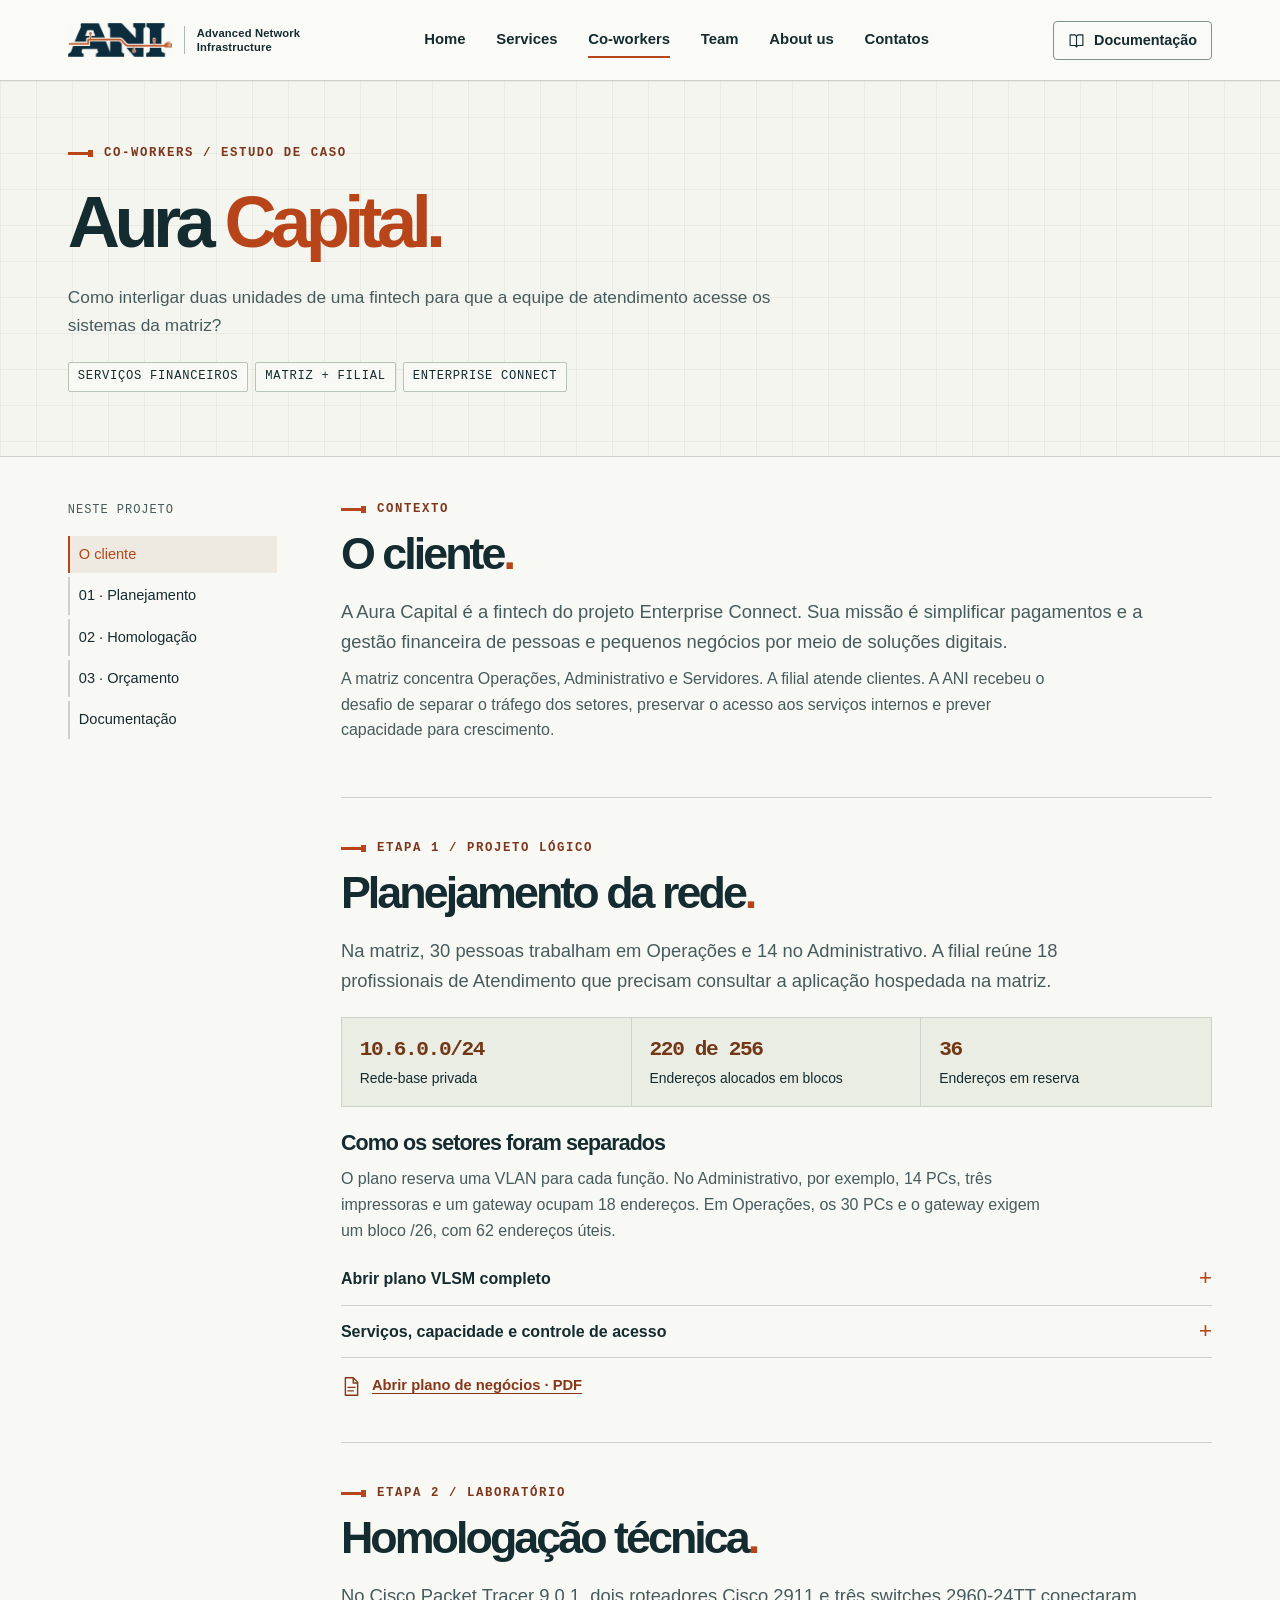
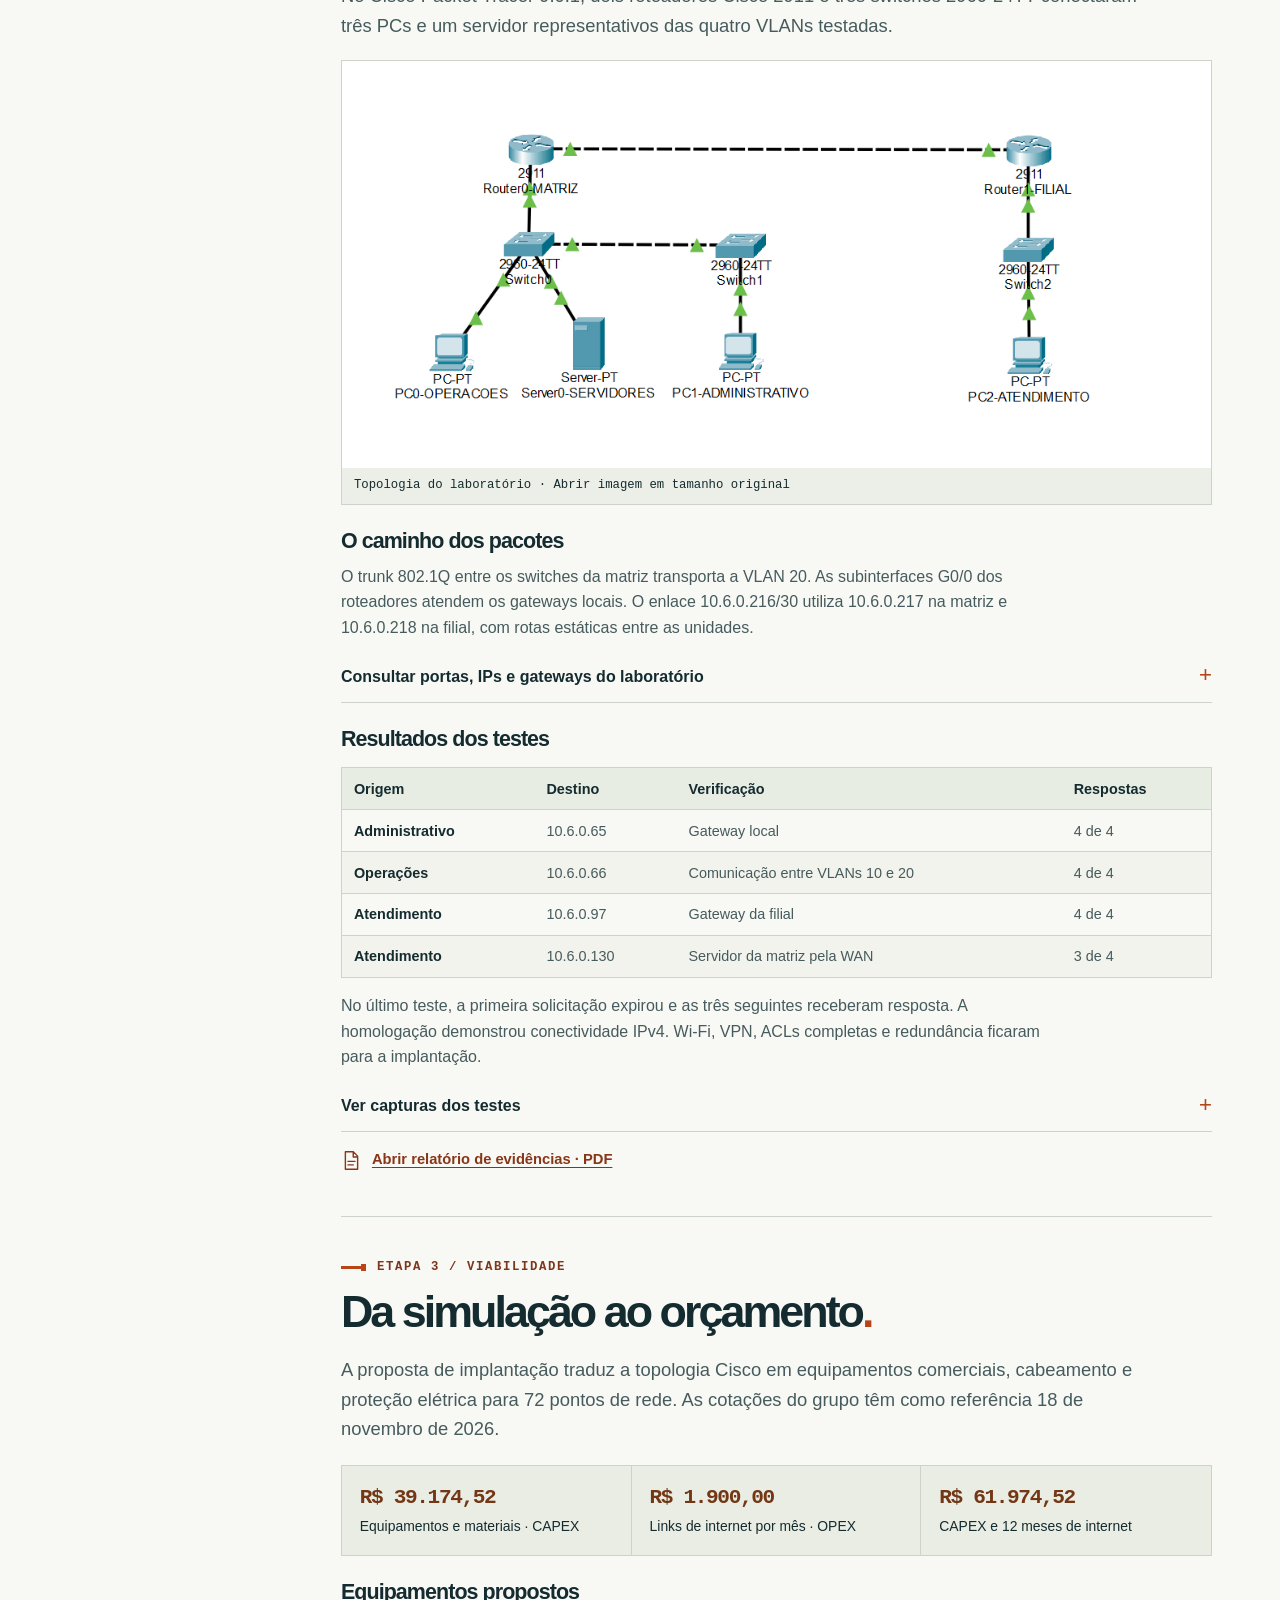
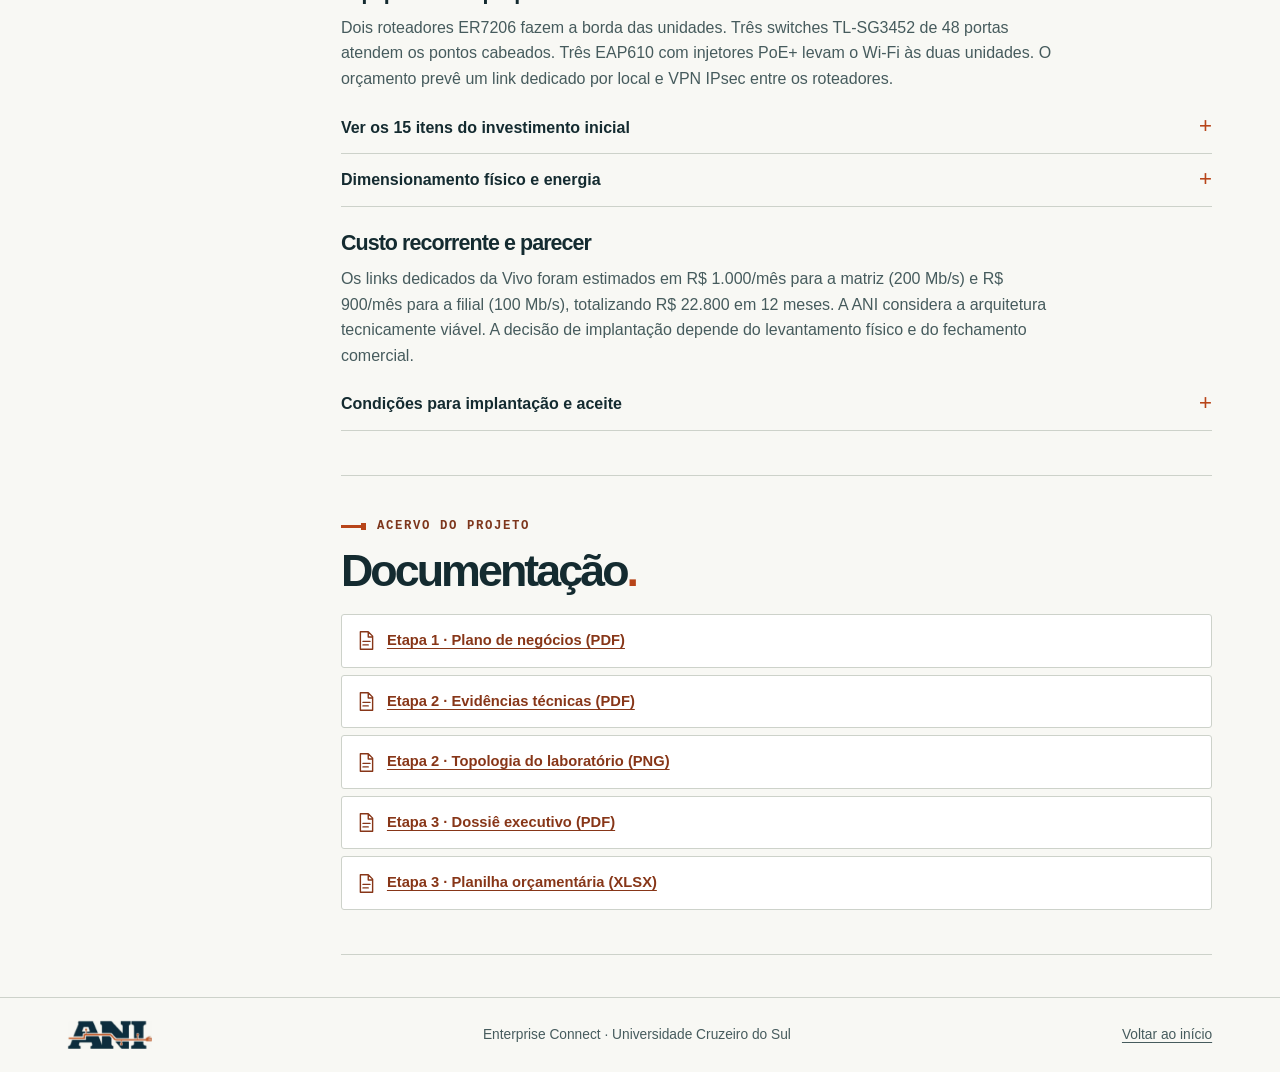
==== aura-capital.html @ f09b4840 "Primeiro Commit" ====
<!doctype html>
<html lang="pt-BR">

<head>
  <meta charset="utf-8">
  <meta name="viewport" content="width=device-width, initial-scale=1">
  <meta name="theme-color" content="#fafaf7">
  <meta name="description"
    content="Infraestrutura de redes corporativas da ANI e estudo de caso da fintech Aura Capital.">
  <title>Aura Capital — Projeto de redes da ANI</title>
  <link rel="icon" href="assets/logo_ani.svg">
  <link rel="stylesheet" href="style.css">
  <script defer src="script.js"></script>
</head>

<body>
  <a class="skip" href="#conteudo">Ir para o conteúdo</a>
  <header class="main-header">
    <div class="wrap head-row">
      <a class="brand" href="index.html#home" aria-label="ANI, página inicial"><img src="assets/ani.webp" width="104"
          height="34" alt="ANI"><span>Advanced Network<br>Infrastructure</span></a><button class="menu-toggle" hidden
        type="button" aria-expanded="false" aria-controls="nav"><svg class="ico" aria-hidden="true" viewBox="0 0 24 24"
          fill="none" stroke="currentColor" stroke-width="1.6" stroke-linecap="round" stroke-linejoin="round">
          <path d="M3 6h18M3 12h18M3 18h18" />
        </svg> Menu</button>
      <nav id="nav" aria-label="Navegação principal">
        <a href="index.html#home" lang="en">Home</a><a href="index.html#services" lang="en">Services</a><a
          href="index.html#co-workers" aria-current="location" lang="en">Co-workers</a><a href="index.html#team"
          lang="en">Team</a><a href="index.html#about-us" lang="en">About us</a><a href="contatos.html">Contatos</a>
      </nav>
      <a class="head-cta" href="#materiais"><svg class="ico" aria-hidden="true" viewBox="0 0 24 24" fill="none"
          stroke="currentColor" stroke-width="1.6" stroke-linecap="round" stroke-linejoin="round">
          <path d="M3 4h7l2 2 2-2h7v15h-7l-2 2-2-2H3zM12 6v15" />
        </svg>Documentação</a>
    </div>
  </header>
  <main id="conteudo">
    <section class="case-hero" id="caso">
      <div class="wrap">
        <div class="eyebrow">
          <i></i>Co-workers / Estudo de caso
        </div>
        <h1>
          Aura <em>Capital.</em>
        </h1>
        <p>
          Como interligar duas unidades de uma fintech para que a equipe de atendimento acesse os sistemas da matriz?
        </p>
        <div class="chips">
          <span class="chip">Serviços financeiros</span><span class="chip">Matriz + filial</span><span
            class="chip">Enterprise Connect</span>
        </div>
      </div>
    </section>
    <div class="wrap case-layout">
      <aside>
        <nav aria-label="Índice do projeto">
          <p>
            Neste projeto
          </p>
          <a href="#contexto">O cliente</a><a href="#etapa-1">01 · Planejamento</a><a href="#etapa-2">02 ·
            Homologação</a><a href="#etapa-3">03 · Orçamento</a><a href="#materiais">Documentação</a>
        </nav>
      </aside>
      <div class="case-content">
        <section class="case-stage" id="contexto">
          <div class="eyebrow">
            <i></i>Contexto
          </div>
          <h2>
            O cliente<span>.</span>
          </h2>
          <p class="intro">
            A Aura Capital é a fintech do projeto Enterprise Connect. Sua missão é simplificar pagamentos e a gestão
            financeira de pessoas e pequenos negócios por meio de soluções digitais.
          </p>
          <p>
            A matriz concentra Operações, Administrativo e Servidores. A filial atende clientes. A ANI recebeu o desafio
            de separar o tráfego dos setores, preservar o acesso aos serviços internos e prever capacidade para
            crescimento.
          </p>
        </section>
        <section class="case-stage" id="etapa-1">
          <div class="eyebrow">
            <i></i>Etapa 1 / Projeto lógico
          </div>
          <h2>
            Planejamento da rede<span>.</span>
          </h2>
          <p class="intro">
            Na matriz, 30 pessoas trabalham em Operações e 14 no Administrativo. A filial reúne 18 profissionais de
            Atendimento que precisam consultar a aplicação hospedada na matriz.
          </p>
          <div class="metrics">
            <div>
              <b>10.6.0.0/24</b><span>Rede-base privada</span>
            </div>
            <div>
              <b>220 de 256</b><span>Endereços alocados em blocos</span>
            </div>
            <div>
              <b>36</b><span>Endereços em reserva</span>
            </div>
          </div>
          <h3>
            Como os setores foram separados
          </h3>
          <p>
            O plano reserva uma VLAN para cada função. No Administrativo, por exemplo, 14 PCs, três impressoras e um
            gateway ocupam 18 endereços. Em Operações, os 30 PCs e o gateway exigem um bloco /26, com 62 endereços
            úteis.
          </p>
          <details class="fold">
            <summary>
              Abrir plano VLSM completo
            </summary>
            <div class="fold-content">
              <div class="table-scroll" tabindex="0" role="region" aria-label="Tabela de vlan / enlace">
                <table>
                  <thead>
                    <tr>
                      <th scope="col">
                        VLAN / enlace
                      </th>
                      <th scope="col">
                        Sub-rede
                      </th>
                      <th scope="col">
                        Máscara
                      </th>
                      <th scope="col">
                        Gateway
                      </th>
                      <th scope="col">
                        Faixa de dispositivos
                      </th>
                      <th scope="col">
                        Broadcast
                      </th>
                      <th scope="col">
                        Uso / úteis
                      </th>
                    </tr>
                  </thead>
                  <tbody>
                    <tr>
                      <th scope="row">
                        10 · Operações
                      </th>
                      <td>
                        10.6.0.0/26
                      </td>
                      <td>
                        255.255.255.192
                      </td>
                      <td>
                        10.6.0.1
                      </td>
                      <td>
                        10.6.0.2 – 10.6.0.62
                      </td>
                      <td>
                        10.6.0.63
                      </td>
                      <td>
                        31/62
                      </td>
                    </tr>
                    <tr>
                      <th scope="row">
                        20 · Administrativo
                      </th>
                      <td>
                        10.6.0.64/27
                      </td>
                      <td>
                        255.255.255.224
                      </td>
                      <td>
                        10.6.0.65
                      </td>
                      <td>
                        10.6.0.66 – 10.6.0.94
                      </td>
                      <td>
                        10.6.0.95
                      </td>
                      <td>
                        18/30
                      </td>
                    </tr>
                    <tr>
                      <th scope="row">
                        40 · Atendimento
                      </th>
                      <td>
                        10.6.0.96/27
                      </td>
                      <td>
                        255.255.255.224
                      </td>
                      <td>
                        10.6.0.97
                      </td>
                      <td>
                        10.6.0.98 – 10.6.0.126
                      </td>
                      <td>
                        10.6.0.127
                      </td>
                      <td>
                        21/30
                      </td>
                    </tr>
                    <tr>
                      <th scope="row">
                        30 · Servidores
                      </th>
                      <td>
                        10.6.0.128/28
                      </td>
                      <td>
                        255.255.255.240
                      </td>
                      <td>
                        10.6.0.129
                      </td>
                      <td>
                        10.6.0.130 – 10.6.0.142
                      </td>
                      <td>
                        10.6.0.143
                      </td>
                      <td>
                        7/14
                      </td>
                    </tr>
                    <tr>
                      <th scope="row">
                        50 · Wi-Fi corporativo
                      </th>
                      <td>
                        10.6.0.144/28
                      </td>
                      <td>
                        255.255.255.240
                      </td>
                      <td>
                        10.6.0.145
                      </td>
                      <td>
                        10.6.0.146 – 10.6.0.158
                      </td>
                      <td>
                        10.6.0.159
                      </td>
                      <td>
                        11/14
                      </td>
                    </tr>
                    <tr>
                      <th scope="row">
                        60 · Visitantes matriz
                      </th>
                      <td>
                        10.6.0.160/28
                      </td>
                      <td>
                        255.255.255.240
                      </td>
                      <td>
                        10.6.0.161
                      </td>
                      <td>
                        10.6.0.162 – 10.6.0.174
                      </td>
                      <td>
                        10.6.0.175
                      </td>
                      <td>
                        11/14
                      </td>
                    </tr>
                    <tr>
                      <th scope="row">
                        70 · Visitantes filial
                      </th>
                      <td>
                        10.6.0.176/28
                      </td>
                      <td>
                        255.255.255.240
                      </td>
                      <td>
                        10.6.0.177
                      </td>
                      <td>
                        10.6.0.178 – 10.6.0.190
                      </td>
                      <td>
                        10.6.0.191
                      </td>
                      <td>
                        11/14
                      </td>
                    </tr>
                    <tr>
                      <th scope="row">
                        90 · Gerência matriz
                      </th>
                      <td>
                        10.6.0.192/28
                      </td>
                      <td>
                        255.255.255.240
                      </td>
                      <td>
                        10.6.0.193
                      </td>
                      <td>
                        10.6.0.194 – 10.6.0.206
                      </td>
                      <td>
                        10.6.0.207
                      </td>
                      <td>
                        6/14
                      </td>
                    </tr>
                    <tr>
                      <th scope="row">
                        91 · Gerência filial
                      </th>
                      <td>
                        10.6.0.208/29
                      </td>
                      <td>
                        255.255.255.248
                      </td>
                      <td>
                        10.6.0.209
                      </td>
                      <td>
                        10.6.0.210 – 10.6.0.214
                      </td>
                      <td>
                        10.6.0.215
                      </td>
                      <td>
                        3/6
                      </td>
                    </tr>
                    <tr>
                      <th scope="row">
                        WAN
                      </th>
                      <td>
                        10.6.0.216/30
                      </td>
                      <td>
                        255.255.255.252
                      </td>
                      <td>
                        —
                      </td>
                      <td>
                        10.6.0.217 – 10.6.0.218
                      </td>
                      <td>
                        10.6.0.219
                      </td>
                      <td>
                        2/2
                      </td>
                    </tr>
                  </tbody>
                </table>
              </div>
              <p>
                A reserva vai de 10.6.0.220 a 10.6.0.255. Na WAN, os dois endereços úteis pertencem aos roteadores. Para
                servidores, o plano reserva 10.6.0.130 a 10.6.0.135.
              </p>
            </div>
          </details>
          <details class="fold">
            <summary>
              Serviços, capacidade e controle de acesso
            </summary>
            <div class="fold-content">
              <h3>
                Serviços centralizados
              </h3>
              <p>
                Seis papéis virtuais atendem DNS/DHCP, aplicação, banco, arquivos, monitoramento e backup. A filial
                utiliza o CRM da matriz. Apenas a aplicação deve acessar diretamente o banco.
              </p>
              <h3>
                Unidades e Wi-Fi
              </h3>
              <p>
                O plano prevê dois switches e dois pontos de acesso na matriz, um switch e um ponto de acesso na filial.
                As metas de internet são 200 e 100 Mb/s, respectivamente, e cerca de 50 Mb/s úteis entre as unidades.
              </p>
              <h3>
                Políticas previstas
              </h3>
              <p>
                Os visitantes usam apenas internet e os serviços de DHCP/DNS necessários. As ACLs no roteador ou
                firewall restringem os fluxos entre redes. O PC de TI 10.6.0.198 concentra a gerência dos equipamentos.
                Cada unidade mantém suas próprias VLANs, com conexão entre elas em camada 3.
              </p>
            </div>
          </details>
          <a class="doc-link" href="materiais/Etapa1_PlanoDeNegocios_Grupo6.pdf"><svg class="ico" aria-hidden="true"
              viewBox="0 0 24 24" fill="none" stroke="currentColor" stroke-width="1.6" stroke-linecap="round"
              stroke-linejoin="round">
              <path d="M5 2h9l5 5v15H5zM14 2v6h5M8 13h8m-8 4h6" />
            </svg><span>Abrir plano de negócios · PDF</span></a>
        </section>
        <section class="case-stage" id="etapa-2">
          <div class="eyebrow">
            <i></i>Etapa 2 / Laboratório
          </div>
          <h2>
            Homologação técnica<span>.</span>
          </h2>
          <p class="intro">
            No Cisco Packet Tracer 9.0.1, dois roteadores Cisco 2911 e três switches 2960-24TT conectaram três PCs e um
            servidor representativos das quatro VLANs testadas.
          </p>
          <figure class="topology">
            <a href="materiais/topologia.png" aria-label="Abrir a topologia em tamanho original"><img
                src="materiais/topologia.png" width="1072" height="502"
                alt="Dois roteadores unidos pela WAN. Na matriz, dois switches conectam Operações, Administrativo e Servidores. Na filial, o terceiro switch conecta Atendimento."></a>
            <figcaption>
              Topologia do laboratório · Abrir imagem em tamanho original
            </figcaption>
          </figure>
          <h3>
            O caminho dos pacotes
          </h3>
          <p>
            O trunk 802.1Q entre os switches da matriz transporta a VLAN 20. As subinterfaces G0/0 dos roteadores
            atendem os gateways locais. O enlace 10.6.0.216/30 utiliza 10.6.0.217 na matriz e 10.6.0.218 na filial, com
            rotas estáticas entre as unidades.
          </p>
          <details class="fold">
            <summary>
              Consultar portas, IPs e gateways do laboratório
            </summary>
            <div class="fold-content">
              <div class="table-scroll" tabindex="0" role="region" aria-label="Tabela de setor">
                <table>
                  <thead>
                    <tr>
                      <th scope="col">
                        Setor
                      </th>
                      <th scope="col">
                        Porta de acesso
                      </th>
                      <th scope="col">
                        IP do dispositivo
                      </th>
                      <th scope="col">
                        Gateway
                      </th>
                    </tr>
                  </thead>
                  <tbody>
                    <tr>
                      <th scope="row">
                        Operações
                      </th>
                      <td>
                        SW-M1 Fa0/1
                      </td>
                      <td>
                        10.6.0.2
                      </td>
                      <td>
                        10.6.0.1
                      </td>
                    </tr>
                    <tr>
                      <th scope="row">
                        Administrativo
                      </th>
                      <td>
                        SW-M2 Fa0/1
                      </td>
                      <td>
                        10.6.0.66
                      </td>
                      <td>
                        10.6.0.65
                      </td>
                    </tr>
                    <tr>
                      <th scope="row">
                        Servidores
                      </th>
                      <td>
                        SW-M1 Fa0/2
                      </td>
                      <td>
                        10.6.0.130
                      </td>
                      <td>
                        10.6.0.129
                      </td>
                    </tr>
                    <tr>
                      <th scope="row">
                        Atendimento
                      </th>
                      <td>
                        SW-F1 Fa0/1
                      </td>
                      <td>
                        10.6.0.98
                      </td>
                      <td>
                        10.6.0.97
                      </td>
                    </tr>
                  </tbody>
                </table>
              </div>
            </div>
          </details>
          <h3>
            Resultados dos testes
          </h3>
          <div class="table-scroll" tabindex="0" role="region" aria-label="Tabela de origem">
            <table>
              <thead>
                <tr>
                  <th scope="col">
                    Origem
                  </th>
                  <th scope="col">
                    Destino
                  </th>
                  <th scope="col">
                    Verificação
                  </th>
                  <th scope="col">
                    Respostas
                  </th>
                </tr>
              </thead>
              <tbody>
                <tr>
                  <th scope="row">
                    Administrativo
                  </th>
                  <td>
                    10.6.0.65
                  </td>
                  <td>
                    Gateway local
                  </td>
                  <td>
                    4 de 4
                  </td>
                </tr>
                <tr>
                  <th scope="row">
                    Operações
                  </th>
                  <td>
                    10.6.0.66
                  </td>
                  <td>
                    Comunicação entre VLANs 10 e 20
                  </td>
                  <td>
                    4 de 4
                  </td>
                </tr>
                <tr>
                  <th scope="row">
                    Atendimento
                  </th>
                  <td>
                    10.6.0.97
                  </td>
                  <td>
                    Gateway da filial
                  </td>
                  <td>
                    4 de 4
                  </td>
                </tr>
                <tr>
                  <th scope="row">
                    Atendimento
                  </th>
                  <td>
                    10.6.0.130
                  </td>
                  <td>
                    Servidor da matriz pela WAN
                  </td>
                  <td>
                    3 de 4
                  </td>
                </tr>
              </tbody>
            </table>
          </div>
          <p>
            No último teste, a primeira solicitação expirou e as três seguintes receberam resposta. A homologação
            demonstrou conectividade IPv4. Wi-Fi, VPN, ACLs completas e redundância ficaram para a implantação.
          </p>
          <details class="fold">
            <summary>
              Ver capturas dos testes
            </summary>
            <div class="fold-content">
              <div class="evidence">
                <figure>
                  <a href="assets/gateway-administrativo.png"><img src="assets/gateway-administrativo.png"
                      loading="lazy" alt="Administrativo até o gateway"></a>
                  <figcaption>
                    Administrativo até o gateway
                  </figcaption>
                </figure>
                <figure>
                  <a href="assets/entre-vlans.png"><img src="assets/entre-vlans.png" loading="lazy"
                      alt="Operações até o Administrativo"></a>
                  <figcaption>
                    Operações até o Administrativo
                  </figcaption>
                </figure>
                <figure>
                  <a href="assets/filial-matriz.png"><img src="assets/filial-matriz.png" loading="lazy"
                      alt="Atendimento até o gateway e o servidor"></a>
                  <figcaption>
                    Atendimento até o gateway e o servidor
                  </figcaption>
                </figure>
              </div>
            </div>
          </details>
          <a class="doc-link" href="materiais/Etapa2_Evidencias_Grupo6.pdf"><svg class="ico" aria-hidden="true"
              viewBox="0 0 24 24" fill="none" stroke="currentColor" stroke-width="1.6" stroke-linecap="round"
              stroke-linejoin="round">
              <path d="M5 2h9l5 5v15H5zM14 2v6h5M8 13h8m-8 4h6" />
            </svg><span>Abrir relatório de evidências · PDF</span></a>
        </section>
        <section class="case-stage" id="etapa-3">
          <div class="eyebrow">
            <i></i>Etapa 3 / Viabilidade
          </div>
          <h2>
            Da simulação ao orçamento<span>.</span>
          </h2>
          <p class="intro">
            A proposta de implantação traduz a topologia Cisco em equipamentos comerciais, cabeamento e proteção
            elétrica para 72 pontos de rede. As cotações do grupo têm como referência 18 de novembro de 2026.
          </p>
          <div class="metrics budget">
            <div>
              <b>R$ 39.174,52</b><span>Equipamentos e materiais · CAPEX</span>
            </div>
            <div>
              <b>R$ 1.900,00</b><span>Links de internet por mês · OPEX</span>
            </div>
            <div>
              <b>R$ 61.974,52</b><span>CAPEX e 12 meses de internet</span>
            </div>
          </div>
          <h3>
            Equipamentos propostos
          </h3>
          <p>
            Dois roteadores ER7206 fazem a borda das unidades. Três switches TL-SG3452 de 48 portas atendem os pontos
            cabeados. Três EAP610 com injetores PoE+ levam o Wi-Fi às duas unidades. O orçamento prevê um link dedicado
            por local e VPN IPsec entre os roteadores.
          </p>
          <details class="fold">
            <summary>
              Ver os 15 itens do investimento inicial
            </summary>
            <div class="fold-content">
              <div class="table-scroll" tabindex="0" role="region" aria-label="Tabela de material">
                <table>
                  <thead>
                    <tr>
                      <th scope="col">
                        Material
                      </th>
                      <th scope="col">
                        Modelo cotado
                      </th>
                      <th scope="col">
                        Matriz
                      </th>
                      <th scope="col">
                        Filial
                      </th>
                      <th scope="col">
                        Unitário
                      </th>
                      <th scope="col">
                        Total
                      </th>
                    </tr>
                  </thead>
                  <tbody>
                    <tr>
                      <th scope="row">
                        Roteador corporativo
                      </th>
                      <td>
                        TP-Link ER7206
                      </td>
                      <td>
                        1
                      </td>
                      <td>
                        1
                      </td>
                      <td>
                        R$ 1.169,99
                      </td>
                      <td>
                        R$ 2.339,98
                      </td>
                    </tr>
                    <tr>
                      <th scope="row">
                        Switch gerenciável
                      </th>
                      <td>
                        TP-Link TL-SG3452 · 48 portas
                      </td>
                      <td>
                        2
                      </td>
                      <td>
                        1
                      </td>
                      <td>
                        R$ 2.590,90
                      </td>
                      <td>
                        R$ 7.772,70
                      </td>
                    </tr>
                    <tr>
                      <th scope="row">
                        Access point Wi-Fi 6
                      </th>
                      <td>
                        TP-Link EAP610 AX1800
                      </td>
                      <td>
                        2
                      </td>
                      <td>
                        1
                      </td>
                      <td>
                        R$ 749,99
                      </td>
                      <td>
                        R$ 2.249,97
                      </td>
                    </tr>
                    <tr>
                      <th scope="row">
                        Injetor PoE+
                      </th>
                      <td>
                        TP-Link TL-POE160S
                      </td>
                      <td>
                        2
                      </td>
                      <td>
                        1
                      </td>
                      <td>
                        R$ 146,30
                      </td>
                      <td>
                        R$ 438,90
                      </td>
                    </tr>
                    <tr>
                      <th scope="row">
                        Rack de parede 19&quot;
                      </th>
                      <td>
                        ProtectM 12U × 570 mm
                      </td>
                      <td>
                        1
                      </td>
                      <td>
                        1
                      </td>
                      <td>
                        R$ 499,61
                      </td>
                      <td>
                        R$ 999,22
                      </td>
                    </tr>
                    <tr>
                      <th scope="row">
                        Patch panel Cat6
                      </th>
                      <td>
                        Furukawa SohoPlus 35050439 · 24p
                      </td>
                      <td>
                        3
                      </td>
                      <td>
                        2
                      </td>
                      <td>
                        R$ 845,62
                      </td>
                      <td>
                        R$ 4.228,10
                      </td>
                    </tr>
                    <tr>
                      <th scope="row">
                        Organizador de cabos
                      </th>
                      <td>
                        Intelbras OCH1U · 40 mm
                      </td>
                      <td>
                        3
                      </td>
                      <td>
                        2
                      </td>
                      <td>
                        R$ 96,01
                      </td>
                      <td>
                        R$ 480,05
                      </td>
                    </tr>
                    <tr>
                      <th scope="row">
                        Cabo Cat6 · caixa 305 m
                      </th>
                      <td>
                        Furukawa 62154 · azul
                      </td>
                      <td>
                        4
                      </td>
                      <td>
                        2
                      </td>
                      <td>
                        R$ 1.099,00
                      </td>
                      <td>
                        R$ 6.594,00
                      </td>
                    </tr>
                    <tr>
                      <th scope="row">
                        Conector RJ45 macho
                      </th>
                      <td>
                        Furukawa 35050282 · pacote 50
                      </td>
                      <td>
                        1
                      </td>
                      <td>
                        0
                      </td>
                      <td>
                        R$ 288,00
                      </td>
                      <td>
                        R$ 288,00
                      </td>
                    </tr>
                    <tr>
                      <th scope="row">
                        Keystone RJ45 fêmea
                      </th>
                      <td>
                        Furukawa SohoPlus Cat6 branco
                      </td>
                      <td>
                        51
                      </td>
                      <td>
                        21
                      </td>
                      <td>
                        R$ 39,90
                      </td>
                      <td>
                        R$ 2.872,80
                      </td>
                    </tr>
                    <tr>
                      <th scope="row">
                        Patch cord Cat6 · 1,5 m
                      </th>
                      <td>
                        Furukawa SohoPlus 35123000
                      </td>
                      <td>
                        107
                      </td>
                      <td>
                        45
                      </td>
                      <td>
                        R$ 24,90
                      </td>
                      <td>
                        R$ 3.784,80
                      </td>
                    </tr>
                    <tr>
                      <th scope="row">
                        Nobreak senoidal
                      </th>
                      <td>
                        SMS Premium 29501 · 1500 VA
                      </td>
                      <td>
                        1
                      </td>
                      <td>
                        1
                      </td>
                      <td>
                        R$ 2.117,79
                      </td>
                      <td>
                        R$ 4.235,58
                      </td>
                    </tr>
                    <tr>
                      <th scope="row">
                        Régua para rack
                      </th>
                      <td>
                        Gforce 358 · 8 tomadas 10 A
                      </td>
                      <td>
                        1
                      </td>
                      <td>
                        1
                      </td>
                      <td>
                        R$ 87,98
                      </td>
                      <td>
                        R$ 175,96
                      </td>
                    </tr>
                    <tr>
                      <th scope="row">
                        Bandeja para rack 19&quot;
                      </th>
                      <td>
                        Nilko NK030160-C250 · 1U × 250 mm
                      </td>
                      <td>
                        1
                      </td>
                      <td>
                        1
                      </td>
                      <td>
                        R$ 61,23
                      </td>
                      <td>
                        R$ 122,46
                      </td>
                    </tr>
                    <tr>
                      <th scope="row">
                        Caixa para tomada de rede
                      </th>
                      <td>
                        Furukawa 35050258 · 2 posições
                      </td>
                      <td>
                        51
                      </td>
                      <td>
                        21
                      </td>
                      <td>
                        R$ 36,00
                      </td>
                      <td>
                        R$ 2.592,00
                      </td>
                    </tr>
                  </tbody>
                </table>
              </div>
            </div>
          </details>
          <details class="fold">
            <summary>
              Dimensionamento físico e energia
            </summary>
            <div class="fold-content">
              <div class="table-scroll" tabindex="0" role="region" aria-label="Tabela de critério">
                <table>
                  <thead>
                    <tr>
                      <th scope="col">
                        Critério
                      </th>
                      <th scope="col">
                        Matriz
                      </th>
                      <th scope="col">
                        Filial
                      </th>
                    </tr>
                  </thead>
                  <tbody>
                    <tr>
                      <th scope="row">
                        Pontos de rede
                      </th>
                      <td>
                        51
                      </td>
                      <td>
                        21
                      </td>
                    </tr>
                    <tr>
                      <th scope="row">
                        Cabo Cat6 estimado com reserva
                      </th>
                      <td>
                        1.173 m
                      </td>
                      <td>
                        483 m
                      </td>
                    </tr>
                    <tr>
                      <th scope="row">
                        Caixas de 305 m
                      </th>
                      <td>
                        4
                      </td>
                      <td>
                        2
                      </td>
                    </tr>
                    <tr>
                      <th scope="row">
                        Patch panels de 24 portas
                      </th>
                      <td>
                        3
                      </td>
                      <td>
                        2
                      </td>
                    </tr>
                    <tr>
                      <th scope="row">
                        Portas livres nos switches
                      </th>
                      <td>
                        42
                      </td>
                      <td>
                        26
                      </td>
                    </tr>
                    <tr>
                      <th scope="row">
                        Ocupação do rack de 12U
                      </th>
                      <td>
                        10U
                      </td>
                      <td>
                        7U
                      </td>
                    </tr>
                    <tr>
                      <th scope="row">
                        Carga de rede estimada
                      </th>
                      <td>
                        135 W
                      </td>
                      <td>
                        80 W
                      </td>
                    </tr>
                    <tr>
                      <th scope="row">
                        Potência com margem de 25%
                      </th>
                      <td>
                        168,75 W
                      </td>
                      <td>
                        100 W
                      </td>
                    </tr>
                  </tbody>
                </table>
              </div>
              <p>
                O cálculo usa 20 m por ponto, com 15% de reserva. A compra soma 1.830 m de cabo e 152 patch cords. Cada
                nobreak de 1.500 VA / 1.050 W protege os equipamentos de rede. A autonomia depende da curva do
                fabricante e da carga real.
              </p>
            </div>
          </details>
          <h3>
            Custo recorrente e parecer
          </h3>
          <p>
            Os links dedicados da Vivo foram estimados em R$ 1.000/mês para a matriz (200 Mb/s) e R$ 900/mês para a
            filial (100 Mb/s), totalizando R$ 22.800 em 12 meses. A ANI considera a arquitetura tecnicamente viável. A
            decisão de implantação depende do levantamento físico e do fechamento comercial.
          </p>
          <details class="fold">
            <summary>
              Condições para implantação e aceite
            </summary>
            <div class="fold-content">
              <p>
                Confirmar estoque, suporte e revisão do switch cotado, sinalizado no dossiê como em fim de
                comercialização. Verificar cobertura Wi-Fi, trajetos, autonomia dos nobreaks e disponibilidade dos links
                por endereço. A proposta inclui um roteador e um link por unidade. A redundância exige orçamento
                adicional.
              </p>
              <p>
                O CAPEX contempla equipamentos e materiais de rede. Frete, mão de obra, certificação, canaletas,
                elétrica, aterramento, PCs, impressoras, servidor físico, licenças e baterias futuras ficam fora desse
                valor. O OPEX cobre os links de internet. O projeto registra benefícios qualitativos, sem estimativa de
                ROI ou payback.
              </p>
            </div>
          </details>
        </section>
        <section class="case-stage" id="materiais">
          <div class="eyebrow">
            <i></i>Acervo do projeto
          </div>
          <h2>
            Documentação<span>.</span>
          </h2>
          <div class="documents">
            <a class="doc-link" href="materiais/Etapa1_PlanoDeNegocios_Grupo6.pdf"><svg class="ico" aria-hidden="true"
                viewBox="0 0 24 24" fill="none" stroke="currentColor" stroke-width="1.6" stroke-linecap="round"
                stroke-linejoin="round">
                <path d="M5 2h9l5 5v15H5zM14 2v6h5M8 13h8m-8 4h6" />
              </svg><span>Etapa 1 · Plano de negócios (PDF)</span></a><a class="doc-link"
              href="materiais/Etapa2_Evidencias_Grupo6.pdf"><svg class="ico" aria-hidden="true" viewBox="0 0 24 24"
                fill="none" stroke="currentColor" stroke-width="1.6" stroke-linecap="round" stroke-linejoin="round">
                <path d="M5 2h9l5 5v15H5zM14 2v6h5M8 13h8m-8 4h6" />
              </svg><span>Etapa 2 · Evidências técnicas (PDF)</span></a><a class="doc-link"
              href="materiais/topologia.png"><svg class="ico" aria-hidden="true" viewBox="0 0 24 24" fill="none"
                stroke="currentColor" stroke-width="1.6" stroke-linecap="round" stroke-linejoin="round">
                <path d="M5 2h9l5 5v15H5zM14 2v6h5M8 13h8m-8 4h6" />
              </svg><span>Etapa 2 · Topologia do laboratório (PNG)</span></a><a class="doc-link"
              href="materiais/Dossie_Final_Consolidado_Grupo6.pdf"><svg class="ico" aria-hidden="true"
                viewBox="0 0 24 24" fill="none" stroke="currentColor" stroke-width="1.6" stroke-linecap="round"
                stroke-linejoin="round">
                <path d="M5 2h9l5 5v15H5zM14 2v6h5M8 13h8m-8 4h6" />
              </svg><span>Etapa 3 · Dossiê executivo (PDF)</span></a><a class="doc-link"
              href="materiais/Planilha_Orcamentaria_Grupo6.xlsx"><svg class="ico" aria-hidden="true" viewBox="0 0 24 24"
                fill="none" stroke="currentColor" stroke-width="1.6" stroke-linecap="round" stroke-linejoin="round">
                <path d="M5 2h9l5 5v15H5zM14 2v6h5M8 13h8m-8 4h6" />
              </svg><span>Etapa 3 · Planilha orçamentária (XLSX)</span></a>
          </div>
        </section>
      </div>
    </div>
  </main>
  <footer>
    <div class="wrap footer-row">
      <a class="brand" href="index.html#home"><img src="assets/ani.webp" alt="ANI" width="84"
          height="28"></a><span>Enterprise Connect · Universidade Cruzeiro do Sul</span><a href="#caso">Voltar ao
        início</a>
    </div>
  </footer>
</body>

</html>
---- style.css ----
:root {
  color-scheme: light;
  --paper: #f8f8f4;
  --white: #fff;
  --ink: #142b30;
  --muted: #465b5d;
  --copper: #b84519;
  --line: #cdd2ca;
  --technical: "IBM Plex Mono", Consolas, "Liberation Mono", monospace;
  --font: "Inter", "Arial", sans-serif;
  --gutter: clamp(20px, 5.3vw, 88px);
}

* {
  box-sizing: border-box;
}

html {
  scroll-behavior: smooth;
  scroll-padding-top: 100px;
}

body {
  margin: 0;
  font: 400 1rem/1.6 var(--font);
  color: var(--ink);
  background: var(--paper);
}

a {
  color: inherit;
  text-decoration-thickness: 1px;
  text-underline-offset: .23em;
}

button,
summary {
  font: inherit;
}

a,
summary,
button {
  -webkit-tap-highlight-color: transparent;
}

:focus-visible {
  outline: 3px solid var(--copper);
  outline-offset: 4px;
}

img {
  max-width: 100%;
}

[hidden] {
  display: none !important;
}

.wrap {
  width: min(calc(100% - 2 * var(--gutter)), 1440px);
  margin-inline: auto;
}

.ico {
  display: inline-block;
  width: 21px;
  height: 21px;
  flex: none;
}

.skip {
  position: fixed;
  z-index: 20;
  left: 1rem;
  top: -8rem;
  padding: .6rem 1rem;
  background: #fff;
}

.skip:focus {
  top: .5rem;
}

.main-header {
  position: sticky;
  z-index: 10;
  top: 0;
  background: rgba(250, 250, 247, .98);
  border-bottom: 1px solid var(--line);
}

.head-row,
.brand,
.main-header nav,
.head-cta,
.menu-toggle,
.actions,
.btn,
.footer-row,
.doc-link {
  display: flex;
  align-items: center;
}

.head-row {
  min-height: 80px;
  gap: 2.4rem;
  justify-content: space-between;
}

.brand {
  flex: none;
  gap: 12px;
  text-decoration: none;
}

.brand img,
.identity img {
  mix-blend-mode: multiply;
  object-fit: contain;
}

.brand span {
  padding-left: 12px;
  border-left: 1px solid #aeb7b0;
  font: 600 .7rem/1.25 var(--font);
  letter-spacing: .015em;
}

.main-header nav {
  gap: clamp(18px, 2.4vw, 44px);
  align-self: stretch;
}

.main-header nav a {
  align-content: center;
  position: relative;
  white-space: nowrap;
  text-decoration: none;
  font-size: .93rem;
  font-weight: 600;
}

.main-header nav a::after {
  content: '';
  position: absolute;
  bottom: -6px;
  height: 2px;
  background: var(--copper);
  left: 0;
  right: 0;
  transform: scaleX(0);
  transform-origin: left;
}

.main-header nav a:is(:hover, :focus-visible, [aria-current])::after {
  transform: scaleX(1);
}

.main-header nav a:hover,
.footer-row a:hover {
  color: var(--copper);
}

.head-cta,
.menu-toggle {
  gap: 9px;
  border: 1px solid #82918c;
  border-radius: 4px;
  padding: 8px 14px;
  font: 600 .9rem var(--font);
  text-decoration: none;
  background: transparent;
  color: var(--ink);
}

.head-cta:hover,
.menu-toggle:hover {
  background: #e9ebe4;
}

.head-cta .ico {
  width: 17px;
}

.hero,
.case-hero,
.identity,
.client-diagram {
  background-color: #f5f5f0;
  background-image: linear-gradient(to right, #c6cec245 1px, transparent 1px), linear-gradient(to bottom, #c6cec245 1px, transparent 1px);
  background-size: 36px 36px;
}

.hero {
  overflow: hidden;
  border-bottom: 1px solid var(--line);
}

.hero-layout {
  min-height: clamp(485px, 37vw, 630px);
  display: grid;
  grid-template-columns: 1fr 1.07fr;
  align-items: center;
  gap: 12px;
  padding-block: clamp(36px, 4vw, 72px);
}

.eyebrow,
.part-label,
.hero-figure figcaption,
.plain-meta,
.spec-label span,
.chip,
.topology figcaption,
.evidence figcaption,
.case-layout aside nav p {
  font-family: var(--technical);
}

.eyebrow {
  display: flex;
  align-items: center;
  gap: .7rem;
  color: #7d361c;
  font-size: .77rem;
  font-weight: 700;
  line-height: 1.4;
  text-transform: uppercase;
  letter-spacing: .13em;
}

.eyebrow i {
  width: 25px;
  height: 3px;
  background: var(--copper);
  display: block;
  position: relative;
}

.eyebrow i::after {
  content: '';
  width: 5px;
  height: 7px;
  background: var(--copper);
  position: absolute;
  right: 0;
  top: -2px;
}

h1,
h2,
h3,
p,
figure {
  margin: 0;
}

h1,
h2,
h3,
.spec-row strong {
  line-height: 1.05;
}

h1 {
  font-size: clamp(3.2rem, 5.65vw, 6.2rem);
  letter-spacing: -.078em;
  font-weight: 700;
  margin: 23px 0;
}

h1 em {
  color: var(--copper);
  font-style: normal;
}

.hero-copy>p,
.case-hero p {
  max-width: 505px;
  color: var(--muted);
  font-size: clamp(1.05rem, 1.35vw, 1.25rem);
  line-height: 1.6;
}

.actions {
  flex-wrap: wrap;
  gap: 12px;
  margin-top: 28px;
}

.btn {
  display: inline-flex;
  gap: 9px;
  justify-content: center;
  border: 1px solid transparent;
  border-radius: 4px;
  padding: .74rem 1.12rem;
  font-size: .94rem;
  font-weight: 600;
  text-decoration: none;
}

.hot {
  background: var(--copper);
  color: white;
}

.hot:hover {
  background: #973713;
}

.quiet {
  border-color: #aab5aa;
  background: #f7f8f1;
}

.quiet:hover {
  background: #e7ebe2;
}

.hero-figure {
  position: relative;
  isolation: isolate;
  padding: 14px 0 10px;
}

.hero-figure img {
  width: 109%;
  height: auto;
  max-width: none;
  margin-left: -4.5%;
  display: block;
  filter: drop-shadow(0 20px 12px #26383128);
}

.hero-figure figcaption {
  text-align: right;
  text-transform: uppercase;
  color: #526260;
  font-size: .69rem;
  letter-spacing: .055em;
  margin-top: -3%;
}

.hero-figure figcaption span {
  color: var(--copper);
  margin: 0 .35rem;
}

.tiny-cross {
  font-size: 1.3rem;
  vertical-align: middle;
}

.part-label {
  position: absolute;
  text-transform: uppercase;
  font-weight: 600;
  font-size: .68rem;
  letter-spacing: .09em;
  color: #3e5050;
  display: flex;
  align-items: center;
  gap: 7px;
  z-index: 1;
}

.part-label b {
  width: 6px;
  height: 6px;
  background: var(--copper);
}

.top-label {
  top: 1%;
  right: 0;
}

.bottom-label {
  left: 2%;
  bottom: 9%;
}

.part-label::after {
  content: '';
  width: 38px;
  height: 25px;
  position: absolute;
  border: solid #a9ada1;
  border-width: 0 0 1px 1px;
}

.top-label::after {
  top: 14px;
  left: -32px;
  transform: skewX(-42deg) rotate(180deg);
}

.bottom-label::after {
  bottom: 7px;
  left: calc(100% + 8px);
  transform: skewX(-36deg);
  border-width: 0 1px 1px 0;
}

.guide {
  position: absolute;
  color: #88968b;
  font: 400 1.25rem/1 var(--technical);
}

.g1 {
  left: 4%;
  top: 0;
}

.g2 {
  right: 0;
  bottom: 11%;
}

.spec-band {
  border-bottom: 1px solid var(--line);
  background: #ecefe7;
}

.spec-row {
  display: grid;
  grid-template-columns: 1.17fr 1fr 1fr 1fr;
  padding-block: 20px;
}

.spec-row>div {
  display: flex;
  align-items: center;
  gap: clamp(10px, 1.2vw, 23px);
  padding-inline: clamp(14px, 2.6vw, 50px);
  border-left: 1px solid #bac3b8;
}

.spec-row>div:first-child {
  padding-left: 0;
  border: 0;
}

.spec-row>div:last-child {
  padding-right: 0;
}

.spec-row strong {
  font-size: clamp(1.8rem, 2.7vw, 3rem);
  font-weight: 600;
  letter-spacing: -.065em;
}

.spec-row span {
  font-size: .875rem;
  line-height: 1.35;
}

.spec-row .spec-label strong {
  display: block;
  font: 700 1.05rem var(--font);
  letter-spacing: -.03em;
  text-transform: none;
  color: var(--ink);
  margin-top: 4px;
}

.spec-label span {
  color: #505f55;
  text-transform: uppercase;
  letter-spacing: .08em;
  font-size: .68rem;
}

.spec-label .ico {
  width: 27px;
  height: 27px;
  color: var(--copper);
}

.section,
.client-area,
.about-area {
  padding-block: clamp(52px, 5.7vw, 100px);
}

h2 {
  font-size: clamp(2.4rem, 4vw, 4.3rem);
  font-weight: 650;
  letter-spacing: -.066em;
  margin: 12px 0 30px;
}

h2 span {
  color: var(--copper);
}

h3 {
  font-size: 1.34rem;
  letter-spacing: -.043em;
  line-height: 1.17;
}

p {
  color: var(--muted);
}

.services-grid {
  display: grid;
  grid-template-columns: repeat(3, minmax(0, 1fr));
  gap: 17px;
  align-items: start;
}

.service-card {
  background: #fcfcf9;
  border: 1px solid var(--line);
  padding: clamp(20px, 2.1vw, 36px);
  border-radius: 5px;
  min-height: 246px;
}

.service-icon {
  color: var(--copper);
  margin-bottom: 19px;
}

.service-icon .ico {
  height: 32px;
  width: 32px;
}

.service-card p {
  margin-top: .7rem;
}

summary {
  cursor: pointer;
  list-style: none;
  position: relative;
  padding-right: 24px;
}

summary::-webkit-details-marker {
  display: none;
}

summary::after {
  content: '+';
  position: absolute;
  right: 0;
  top: 50%;
  transform: translateY(-50%);
  font: 400 1.4rem/1 var(--technical);
  color: var(--copper);
}

details[open]>summary::after {
  content: '−';
}

.service-card details {
  border-top: 1px solid var(--line);
  margin-top: 22px;
  padding-top: 10px;
}

.service-card summary {
  font-size: .87rem;
  font-weight: 650;
}

.service-card details a {
  display: inline-block;
  margin-top: .65rem;
  color: var(--copper);
}

.client-area {
  border-block: 1px solid var(--line);
  background: #f0f1eb;
}

.client-card {
  display: grid;
  grid-template-columns: 1.05fr 1fr;
  overflow: hidden;
  border-radius: 5px;
  background: #193739;
  color: #fff;
}

.client-copy,
.client-diagram,
.identity {
  padding: clamp(26px, 4vw, 64px);
}

.plain-meta,
.chip {
  font-size: .76rem;
  letter-spacing: .06em;
  text-transform: uppercase;
}

.client-copy .plain-meta {
  color: #efb28f;
}

.client-copy h3 {
  font-size: clamp(2.4rem, 4vw, 4rem);
  margin: 12px 0;
}

.client-copy h3 a {
  text-decoration: none;
}

.client-copy h3 a:hover {
  text-decoration: underline;
}

.client-copy p {
  color: #e3ebe7;
  max-width: 450px;
}

.client-copy .btn {
  margin-top: 22px;
}

.client-diagram {
  background-color: #dce4d9;
  color: var(--ink);
  display: grid;
  align-content: center;
  gap: 23px;
}

.map-pair {
  display: flex;
  justify-content: center;
  align-items: center;
}

.map-pair>span {
  display: grid;
  text-align: center;
  justify-items: center;
  min-width: 76px;
}

.map-pair .ico {
  width: 56px;
  height: 56px;
  padding: 8px;
  background: #eef1e9;
  border: 1px solid #89998d;
  border-radius: 5px;
}

.map-pair b {
  margin-top: .4rem;
}

.map-pair i {
  position: relative;
  top: -20px;
  flex: 1;
  border-top: 2px dashed #9e4724;
  max-width: 165px;
}

.map-pair i small {
  font: 600 .74rem var(--technical);
  position: absolute;
  left: 50%;
  bottom: 5px;
  transform: translateX(-50%);
}

.client-diagram p {
  font: .78rem/1.4 var(--technical);
  text-align: center;
}

.team-section,
.about-layout {
  display: grid;
  grid-template-columns: .88fr 1.12fr;
  gap: 9%;
  align-items: center;
}

.team-section p {
  max-width: 400px;
}

.people {
  list-style: none;
  padding: 0;
  margin: 0;
  border-top: 1px solid var(--line);
}

.people li {
  display: flex;
  align-items: center;
  gap: 20px;
  border-bottom: 1px solid var(--line);
  padding: .78rem 0;
}

.people strong {
  font-size: 1.2rem;
  font-weight: 600;
  letter-spacing: -.03em;
}

.monogram {
  font: .83rem var(--technical);
  color: #803d22;
  background: #f1e6d9;
  border: 1px solid #dccbba;
  width: 37px;
  height: 37px;
  display: grid;
  place-items: center;
  border-radius: 3px;
}

.about-area {
  border-top: 1px solid var(--line);
  background: #edefe8;
}

.identity {
  display: grid;
  place-items: center;
  aspect-ratio: 1.5;
  border: 1px solid var(--line);
}

.identity img {
  width: 100%;
  height: auto;
}

.about-area h3 {
  margin: 20px 0 5px;
}

footer {
  border-top: 1px solid var(--line);
  padding: 23px 0;
}

.footer-row {
  justify-content: space-between;
  gap: 20px;
  font-size: .86rem;
  color: var(--muted);
}

.case-hero {
  padding: clamp(40px, 5vw, 90px) 0;
  border-bottom: 1px solid var(--line);
}

.case-hero p {
  max-width: 720px;
}

.chips {
  display: flex;
  flex-wrap: wrap;
  gap: 7px;
  margin-top: 23px;
}

.chip {
  padding: 4px 9px;
  background: #f8f8f4;
  border: 1px solid #b9c4b9;
  border-radius: 2px;
}

.case-layout {
  display: grid;
  grid-template-columns: minmax(155px, .24fr) minmax(0, 1fr);
  gap: clamp(20px, 5vw, 100px);
  padding-top: 44px;
}

.case-layout aside nav {
  position: sticky;
  top: 112px;
  display: grid;
  gap: 4px;
}

.case-layout aside nav p {
  font-size: .75rem;
  text-transform: uppercase;
  letter-spacing: .08em;
  margin-bottom: 12px;
}

.case-layout aside a {
  font-size: .91rem;
  text-decoration: none;
  padding: 7px 9px;
  border-left: 2px solid var(--line);
}

.case-layout aside a:hover,
.case-layout aside a[aria-current] {
  color: var(--copper);
  border-color: var(--copper);
  background: #eeeae1;
}

.case-stage {
  padding-bottom: 44px;
  border-bottom: 1px solid var(--line);
  margin-bottom: 42px;
}

.case-stage h2 {
  font-size: clamp(2rem, 3.5vw, 3.7rem);
  margin-bottom: 20px;
}

.case-stage h3 {
  margin: 24px 0 6px;
}

.case-stage p {
  max-width: 80ch;
  margin: 10px 0;
}

.case-stage .intro {
  font-size: 1.15rem;
}

.metrics {
  display: grid;
  grid-template-columns: repeat(3, 1fr);
  margin-block: 22px;
  background: #e9ede3;
  border: 1px solid var(--line);
}

.metrics>div {
  padding: clamp(12px, 1.4vw, 22px);
  border-right: 1px solid var(--line);
}

.metrics>div:last-child {
  border: 0;
}

.metrics b {
  display: block;
  font: 600 clamp(1.02rem, 1.65vw, 1.7rem)/1.3 var(--technical);
  letter-spacing: -.065em;
  color: #733716;
}

.metrics span {
  display: block;
  margin-top: .35rem;
  line-height: 1.4;
  font-size: .87rem;
}

.fold {
  border-bottom: 1px solid var(--line);
}

.fold>summary {
  font-weight: 600;
  padding-block: 13px;
}

.fold-content {
  padding-bottom: 12px;
}

.table-scroll {
  overflow: auto;
  margin: 15px 0;
  border: 1px solid var(--line);
}

table {
  border-collapse: collapse;
  width: 100%;
  text-align: left;
  font-size: .9rem;
}

th,
td {
  padding: .65rem .75rem;
  border-bottom: 1px solid var(--line);
  line-height: 1.4;
}

td {
  color: var(--muted);
}

thead {
  background: #e8ede4;
}

tbody tr:nth-child(even) {
  background: #f2f3ed;
}

tbody tr:last-child>* {
  border-bottom: 0;
}

.doc-link {
  gap: 10px;
  width: fit-content;
  font-weight: 600;
  font-size: .92rem;
  margin-top: 16px;
  color: #873618;
}

.documents {
  display: grid;
  gap: 7px;
}

.documents .doc-link {
  background: #fff;
  border: 1px solid var(--line);
  border-radius: 3px;
  padding: 14px;
  margin: 0;
  width: auto;
}

.topology,
.evidence figure {
  margin: 20px 0;
  background: #fff;
  border: 1px solid var(--line);
}

.topology img,
.evidence img {
  width: 100%;
  height: auto;
  display: block;
}

.topology figcaption,
.evidence figcaption {
  padding: 8px 12px;
  font-size: .77rem;
  background: #ecefe7;
}

.evidence {
  display: grid;
  grid-template-columns: repeat(auto-fit, minmax(min(220px, 100%), 1fr));
  gap: 12px;
  align-items: start;
}

@media (min-width: 1550px) {
  .hero-layout {
    min-height: 620px;
  }
}

@media (max-width: 980px) {
  .head-row {
    gap: 15px;
    min-height: 70px;
  }

  .main-header nav {
    gap: 16px;
  }

  .brand span {
    display: none;
  }

  .hero-layout {
    min-height: 430px;
  }

  .spec-row>div {
    padding-inline: 16px;
  }

  .service-card {
    padding: 18px;
  }

  .case-layout {
    grid-template-columns: 150px minmax(0, 1fr);
  }
}

@media (max-width: 720px) {
  html {
    scroll-padding-top: 80px;
  }

  .head-row {
    flex-wrap: wrap;
    min-height: 63px;
    gap: 8px;
    padding-block: 9px;
  }

  .brand img {
    width: 79px;
    height: auto;
  }

  .brand span {
    display: block;
    font-size: .59rem;
    padding-left: 8px;
  }

  .brand {
    gap: 8px;
  }

  .menu-toggle {
    margin-left: auto;
    font-size: .82rem;
    padding: 8px 10px;
  }

  .head-cta {
    display: none;
  }

  .main-header nav {
    order: 3;
    width: 100%;
    flex-wrap: wrap;
    gap: 0;
    margin-top: 4px;
  }

  .main-header nav a {
    padding: 8px 9px;
    font-size: .86rem;
  }

  .main-header nav a::after {
    bottom: 4px;
    left: 9px;
    right: 9px;
  }

  .hero-layout {
    grid-template-columns: 1fr;
    gap: 24px;
    padding-block: 40px 18px;
  }

  h1 {
    font-size: clamp(3.05rem, 9.9vw, 4.4rem);
    margin: 18px 0;
  }

  .hero-copy>p {
    max-width: 510px;
  }

  .actions {
    margin-top: 21px;
  }

  .hero-figure {
    width: min(100%, 470px);
    margin-inline: auto;
    padding: 6px 0;
  }

  .hero-figure img {
    width: 100%;
    margin: 0;
  }

  .hero-figure figcaption {
    font-size: .62rem;
    margin-top: -5%;
  }

  .part-label {
    font-size: .62rem;
  }

  .spec-row {
    grid-template-columns: repeat(3, minmax(0, 1fr));
    padding-block: 12px;
    row-gap: 13px;
  }

  .spec-label .ico {
    width: 19px;
    height: 19px;
  }

  .spec-row .spec-label {
    grid-column: 1/-1;
    gap: 7px;
  }

  .spec-label span {
    display: flex;
    align-items: center;
    gap: 8px;
  }

  .spec-row .spec-label strong {
    margin: 0;
    font-size: .85rem;
  }

  .spec-row>div:not(.spec-label) {
    display: grid;
    align-content: start;
    gap: 4px;
    padding-inline: 12px;
  }

  .spec-row>div:nth-child(2) {
    padding-left: 0;
    border: 0;
  }

  .spec-row span {
    font-size: .75rem;
  }

  .services-grid,
  .client-card,
  .team-section,
  .about-layout,
  .case-layout {
    grid-template-columns: minmax(0, 1fr);
  }

  .service-card {
    min-height: 0;
    padding: 22px;
  }

  .team-section,
  .about-layout {
    gap: 28px;
  }

  .team-section h2 br {
    display: none;
  }

  .team-section h2 br::after {
    content: ' ';
  }

  .identity {
    max-width: 340px;
    aspect-ratio: 2.3;
  }

  .footer-row {
    flex-wrap: wrap;
  }

  .footer-row span {
    order: 3;
    width: 100%;
  }

  .case-layout {
    padding-top: 26px;
    gap: 32px;
  }

  .case-layout aside nav {
    position: static;
    display: flex;
    flex-wrap: wrap;
    gap: 5px;
  }

  .case-layout aside a {
    border: 1px solid var(--line);
  }

  .case-layout aside nav p {
    width: 100%;
    margin-bottom: 4px;
  }

  .metrics {
    grid-template-columns: 1fr;
  }

  .metrics>div {
    display: flex;
    align-items: center;
    justify-content: space-between;
    gap: 12px;
    border-right: 0;
    border-bottom: 1px solid var(--line);
  }

  .metrics span {
    margin: 0;
    text-align: right;
  }
}

@media (prefers-reduced-motion: reduce) {
  html {
    scroll-behavior: auto;
  }
}

.contact-page {
  min-height: 100vh;
  display: flex;
  flex-direction: column;
}

.contact-page main {
  flex: 1;
}

.contact-page h1 {
  margin: 0 0 clamp(26px, 3vw, 48px);
}

.contact-grid {
  display: grid;
  grid-template-columns: repeat(auto-fit, minmax(min(100%, 320px), 1fr));
  border: 1px solid var(--line);
  border-radius: 5px;
  overflow: hidden;
}

.contact-grid section {
  padding: clamp(26px, 4vw, 60px);
}

.contact-grid .ico {
  width: 34px;
  height: 34px;
}

.contact-grid h2 {
  font-size: clamp(1.7rem, 3vw, 3rem);
  margin: 24px 0 12px;
}

.contact-email {
  background: #193739;
  color: #fff;
}

.contact-email .ico {
  color: #efb28f;
}

.contact-email a {
  font-family: var(--technical);
  overflow-wrap: anywhere;
}

.contact-email p {
  margin-top: 12px;
  color: #d3dfd9;
}

.contact-campus {
  background-color: #e7ede2;
  background-image: linear-gradient(90deg, #c6cec245 1px, transparent 1px), linear-gradient(#c6cec245 1px, transparent 1px);
  background-size: 36px 36px;
}

.contact-campus .ico {
  color: var(--copper);
}

.contact-campus address {
  color: var(--muted);
  font-style: normal;
  margin: 4px 0 20px;
}

[data-counter] {
  font-variant-numeric: tabular-nums;
}

@media (prefers-reduced-motion: no-preference) {
  .main-header nav a::after {
    transition: transform .2s ease-out;
  }

  .hero-copy, .case-hero h1, .contact-page h1, .hero-figure, .contact-grid {
    animation: enter-view .55s ease-out backwards;
  }

  .hero-figure, .contact-grid {
    animation-delay: .1s;
  }

  .client-diagram.signal-active .map-pair i::after {
    content: '';
    position: absolute;
    top: -4px;
    width: 7px;
    height: 7px;
    border-radius: 50%;
    background: var(--copper);
    animation: send-packet 1.6s ease-in-out 2 both;
  }
}

@keyframes enter-view {
  from { opacity: 0; transform: translateY(12px); }
  to { opacity: 1; transform: translateY(0); }
}

@keyframes send-packet {
  0% { left: 0; opacity: 0; }
  12%, 85% { opacity: 1; }
  100% { left: calc(100% - 7px); opacity: 0; }
}
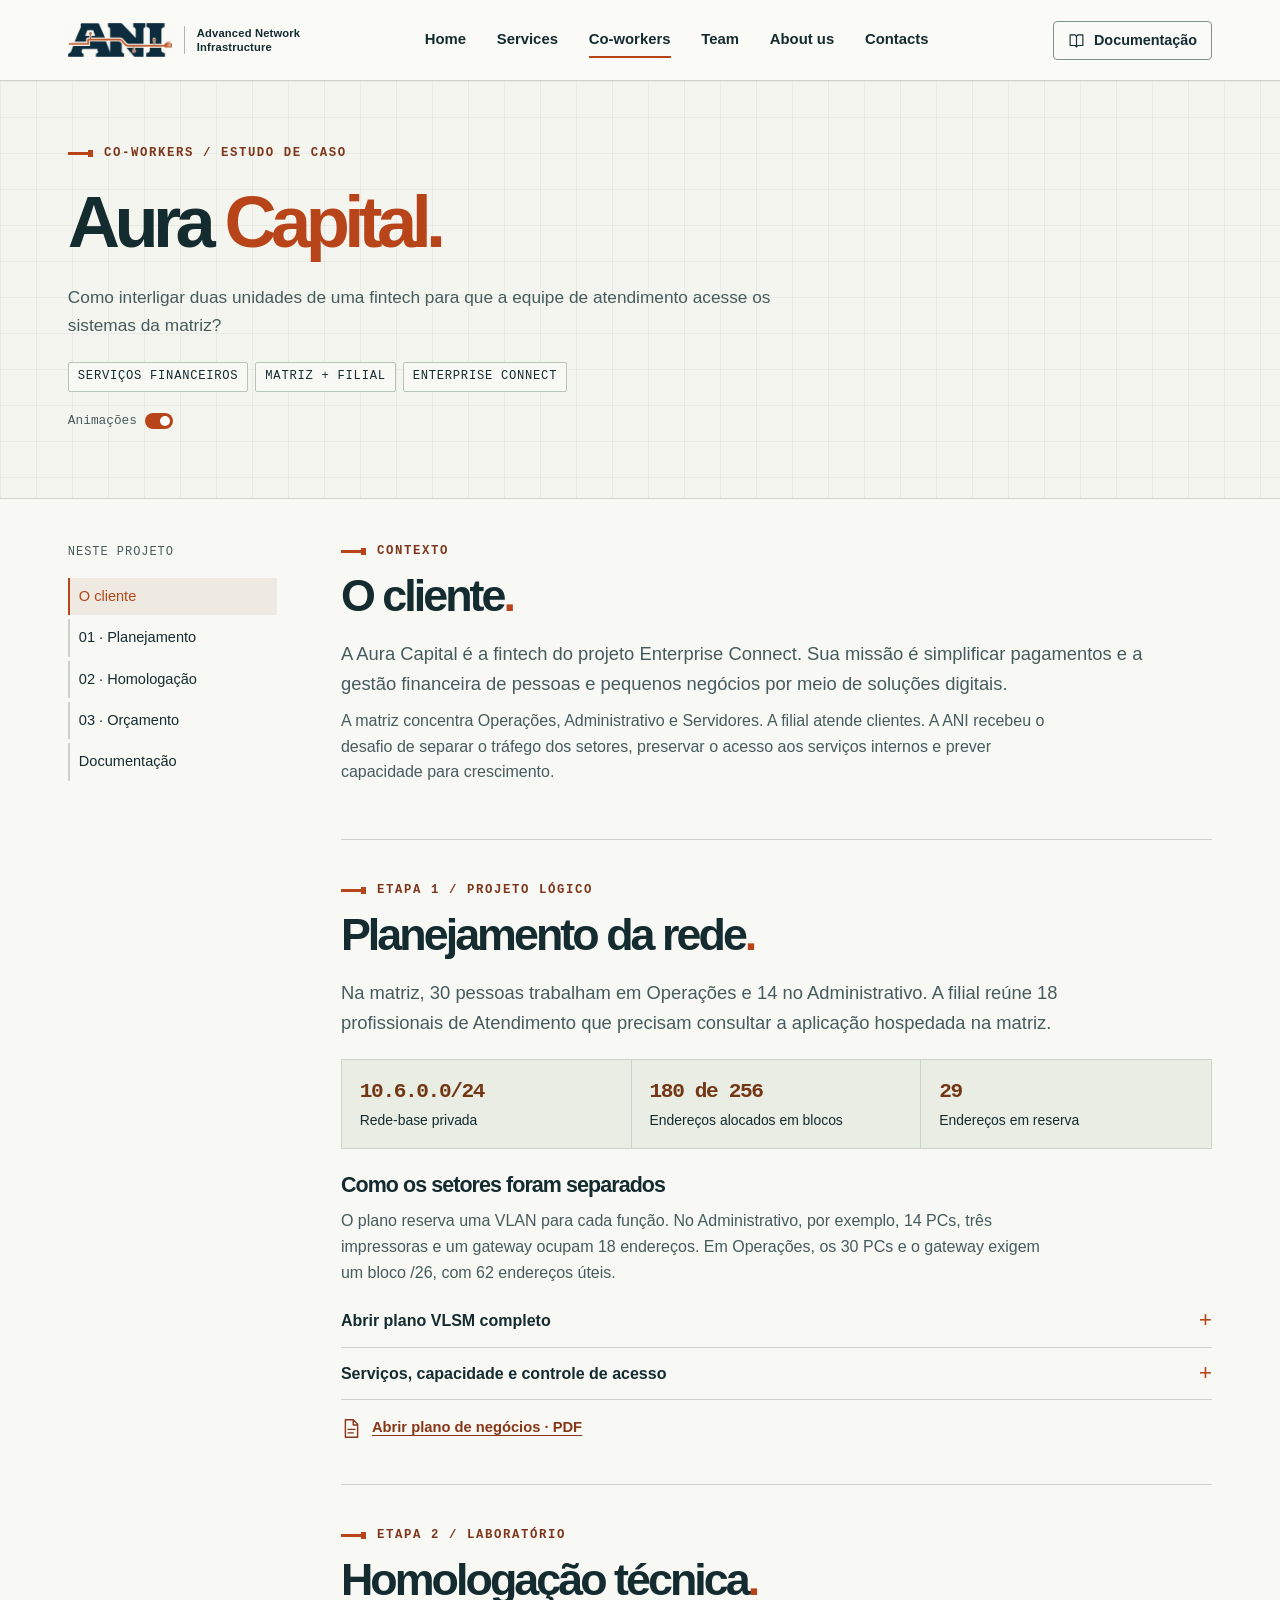
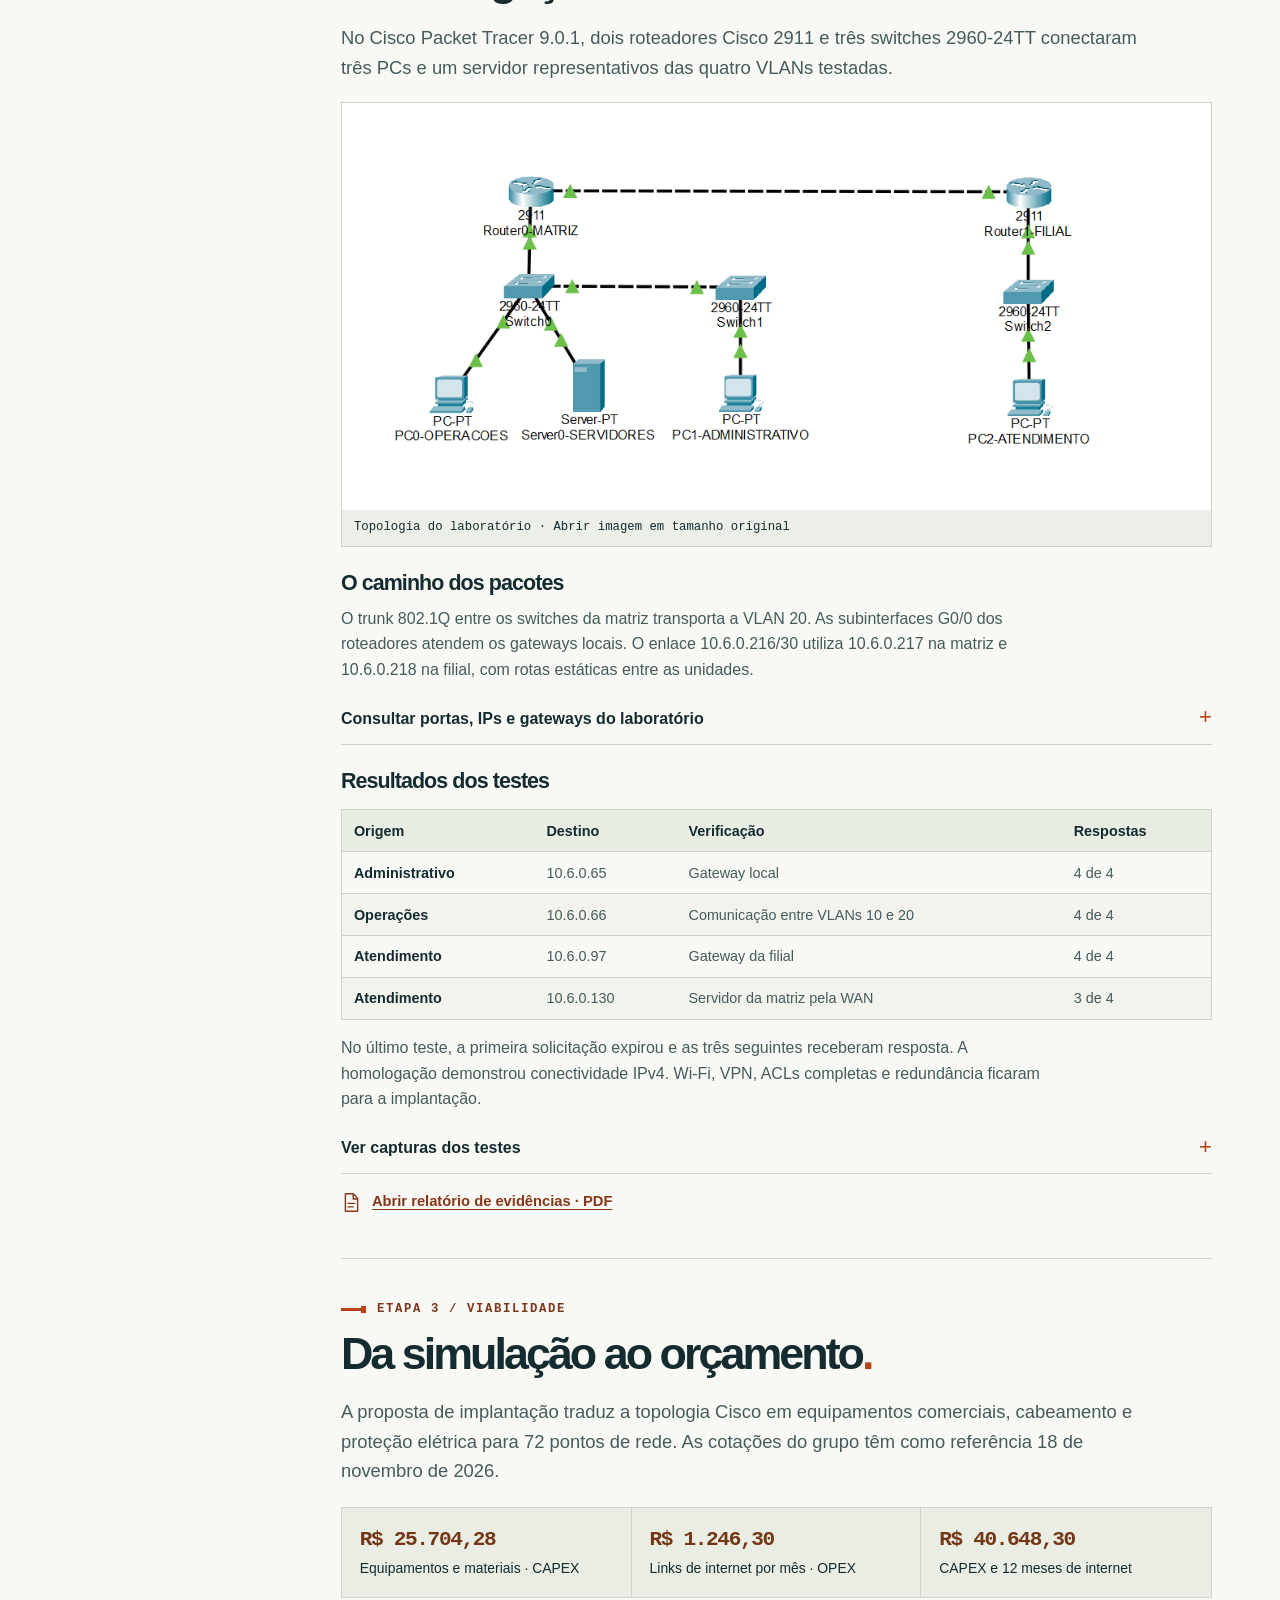
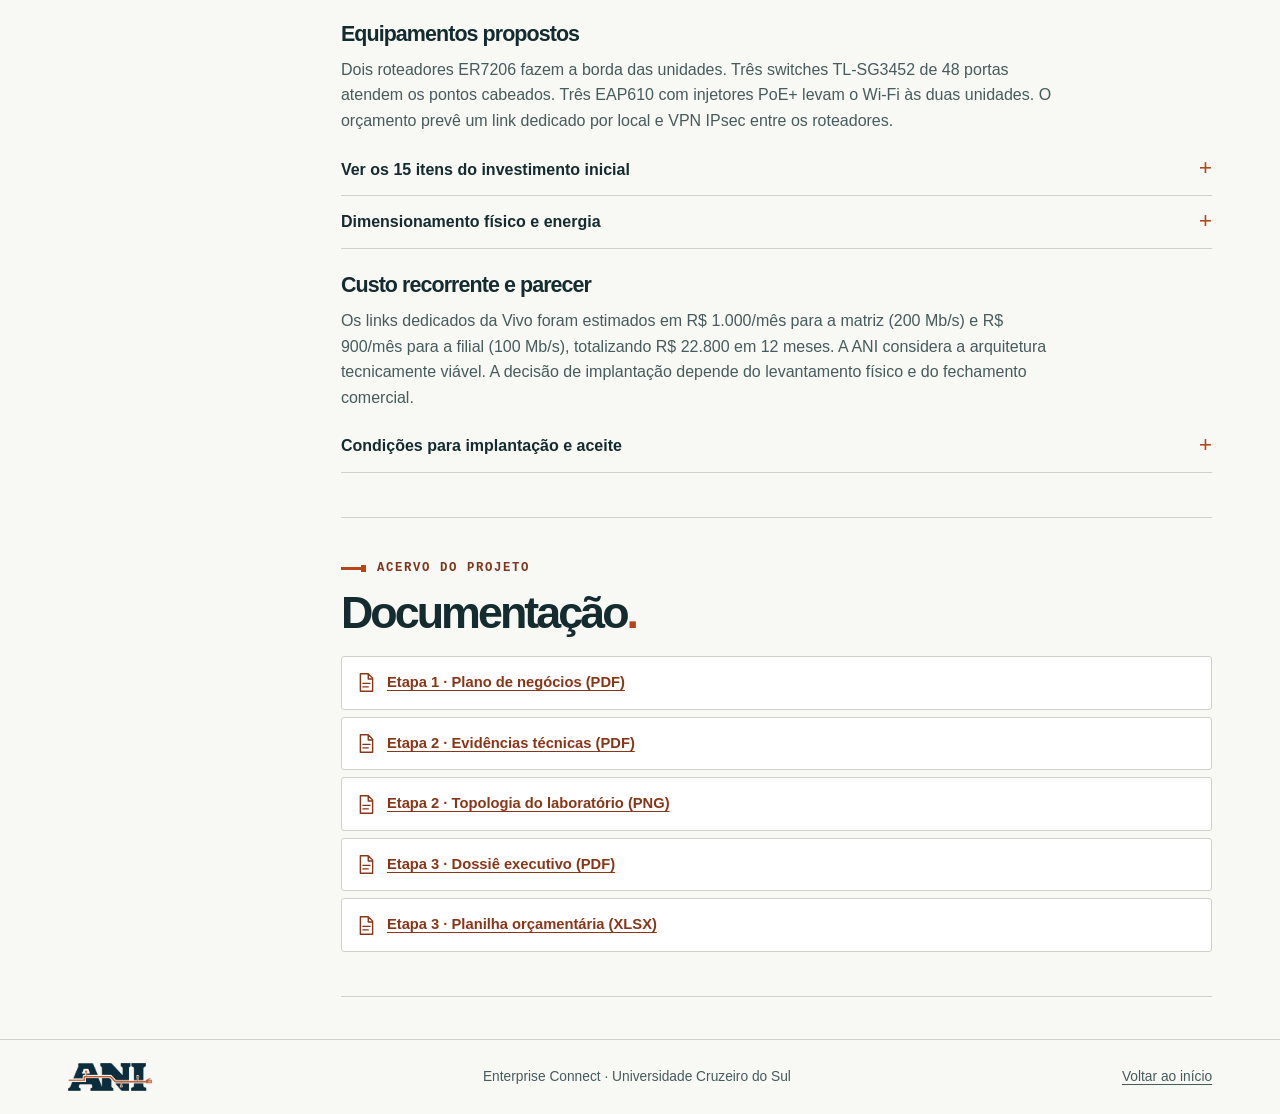
==== commit 182f24ff: "Conects e animations" ====
--- a/aura-capital.html
+++ b/aura-capital.html
@@ -26,7 +26,7 @@
       <nav id="nav" aria-label="Navegação principal">
         <a href="index.html#home" lang="en">Home</a><a href="index.html#services" lang="en">Services</a><a
           href="index.html#co-workers" aria-current="location" lang="en">Co-workers</a><a href="index.html#team"
-          lang="en">Team</a><a href="index.html#about-us" lang="en">About us</a><a href="contatos.html">Contatos</a>
+          lang="en">Team</a><a href="index.html#about-us" lang="en">About us</a><a href="index.html#contatos" lang="en">Contacts</a>
       </nav>
       <a class="head-cta" href="#materiais"><svg class="ico" aria-hidden="true" viewBox="0 0 24 24" fill="none"
           stroke="currentColor" stroke-width="1.6" stroke-linecap="round" stroke-linejoin="round">
@@ -50,6 +50,7 @@
           <span class="chip">Serviços financeiros</span><span class="chip">Matriz + filial</span><span
             class="chip">Enterprise Connect</span>
         </div>
+        <button class="motion-control" type="button" aria-pressed="false" hidden>Animações <span aria-hidden="true"></span></button>
       </div>
     </section>
     <div class="wrap case-layout">
@@ -96,10 +97,10 @@
               <b>10.6.0.0/24</b><span>Rede-base privada</span>
             </div>
             <div>
-              <b>220 de 256</b><span>Endereços alocados em blocos</span>
+              <b><span data-counter>220</span> de 256</b><span>Endereços alocados em blocos</span>
             </div>
             <div>
-              <b>36</b><span>Endereços em reserva</span>
+              <b data-counter>36</b><span>Endereços em reserva</span>
             </div>
           </div>
           <h3>
@@ -663,13 +664,13 @@
           </p>
           <div class="metrics budget">
             <div>
-              <b>R$ 39.174,52</b><span>Equipamentos e materiais · CAPEX</span>
+              <b data-counter="brl">R$ 39.174,52</b><span>Equipamentos e materiais · CAPEX</span>
             </div>
             <div>
-              <b>R$ 1.900,00</b><span>Links de internet por mês · OPEX</span>
+              <b data-counter="brl">R$ 1.900,00</b><span>Links de internet por mês · OPEX</span>
             </div>
             <div>
-              <b>R$ 61.974,52</b><span>CAPEX e 12 meses de internet</span>
+              <b data-counter="brl">R$ 61.974,52</b><span>CAPEX e 12 meses de internet</span>
             </div>
           </div>
           <h3>
--- a/style.css
+++ b/style.css
@@ -872,7 +872,7 @@
   color: #733716;
 }
 
-.metrics span {
+.metrics > div > span {
   display: block;
   margin-top: .35rem;
   line-height: 1.4;
@@ -1228,7 +1228,7 @@
     border-bottom: 1px solid var(--line);
   }
 
-  .metrics span {
+  .metrics > div > span {
     margin: 0;
     text-align: right;
   }
@@ -1238,20 +1238,6 @@
   html {
     scroll-behavior: auto;
   }
-}
-
-.contact-page {
-  min-height: 100vh;
-  display: flex;
-  flex-direction: column;
-}
-
-.contact-page main {
-  flex: 1;
-}
-
-.contact-page h1 {
-  margin: 0 0 clamp(26px, 3vw, 48px);
 }
 
 .contact-grid {
@@ -1271,7 +1257,7 @@
   height: 34px;
 }
 
-.contact-grid h2 {
+.contact-grid h3 {
   font-size: clamp(1.7rem, 3vw, 3rem);
   margin: 24px 0 12px;
 }
@@ -1315,33 +1301,68 @@
   font-variant-numeric: tabular-nums;
 }
 
-@media (prefers-reduced-motion: no-preference) {
-  .main-header nav a::after {
-    transition: transform .2s ease-out;
-  }
-
-  .hero-copy, .case-hero h1, .contact-page h1, .hero-figure, .contact-grid {
-    animation: enter-view .55s ease-out backwards;
-  }
-
-  .hero-figure, .contact-grid {
-    animation-delay: .1s;
-  }
-
-  .client-diagram.signal-active .map-pair i::after {
-    content: '';
-    position: absolute;
-    top: -4px;
-    width: 7px;
-    height: 7px;
-    border-radius: 50%;
-    background: var(--copper);
-    animation: send-packet 1.6s ease-in-out 2 both;
-  }
+.motion-control {
+  margin-top: 16px;
+  padding: 5px 0;
+  display: inline-flex;
+  align-items: center;
+  gap: 8px;
+  background: transparent;
+  border: 0;
+  color: var(--muted);
+  font: .8rem var(--technical);
+  cursor: pointer;
+}
+
+.motion-control span {
+  display: inline-block;
+  width: 28px;
+  height: 16px;
+  background: #626e6c;
+  border-radius: 10px;
+  position: relative;
+}
+
+.motion-control span::before {
+  content: '';
+  position: absolute;
+  inset: 3px auto 3px 3px;
+  width: 10px;
+  border-radius: 50%;
+  background: white;
+}
+
+.motion-control[aria-pressed="true"] span { background: var(--copper); }
+.motion-control[aria-pressed="true"] span::before { transform: translateX(12px); }
+
+html.motion-off { scroll-behavior: auto; }
+
+.motion-on .main-header nav a::after { transition: transform .32s ease-out; }
+
+.motion-on .hero-copy, .motion-on .case-hero h1, .motion-on .hero-figure,
+.motion-on .in-view {
+  animation: enter-view .85s ease-out backwards;
+}
+
+.motion-on .hero-figure { animation-delay: .12s; }
+.motion-on .hero-figure img { transition: transform .45s ease-out; }
+@media (hover: hover) {
+  .motion-on .hero-figure:hover img { transform: translateY(-8px); }
+}
+
+.motion-on .client-diagram.in-view .map-pair i::after {
+  content: '';
+  position: absolute;
+  top: -5px;
+  width: 9px;
+  height: 9px;
+  border-radius: 50%;
+  background: var(--copper);
+  animation: send-packet 1.8s ease-in-out 2 both;
 }
 
 @keyframes enter-view {
-  from { opacity: 0; transform: translateY(12px); }
+  from { opacity: 0; transform: translateY(22px); }
   to { opacity: 1; transform: translateY(0); }
 }
 
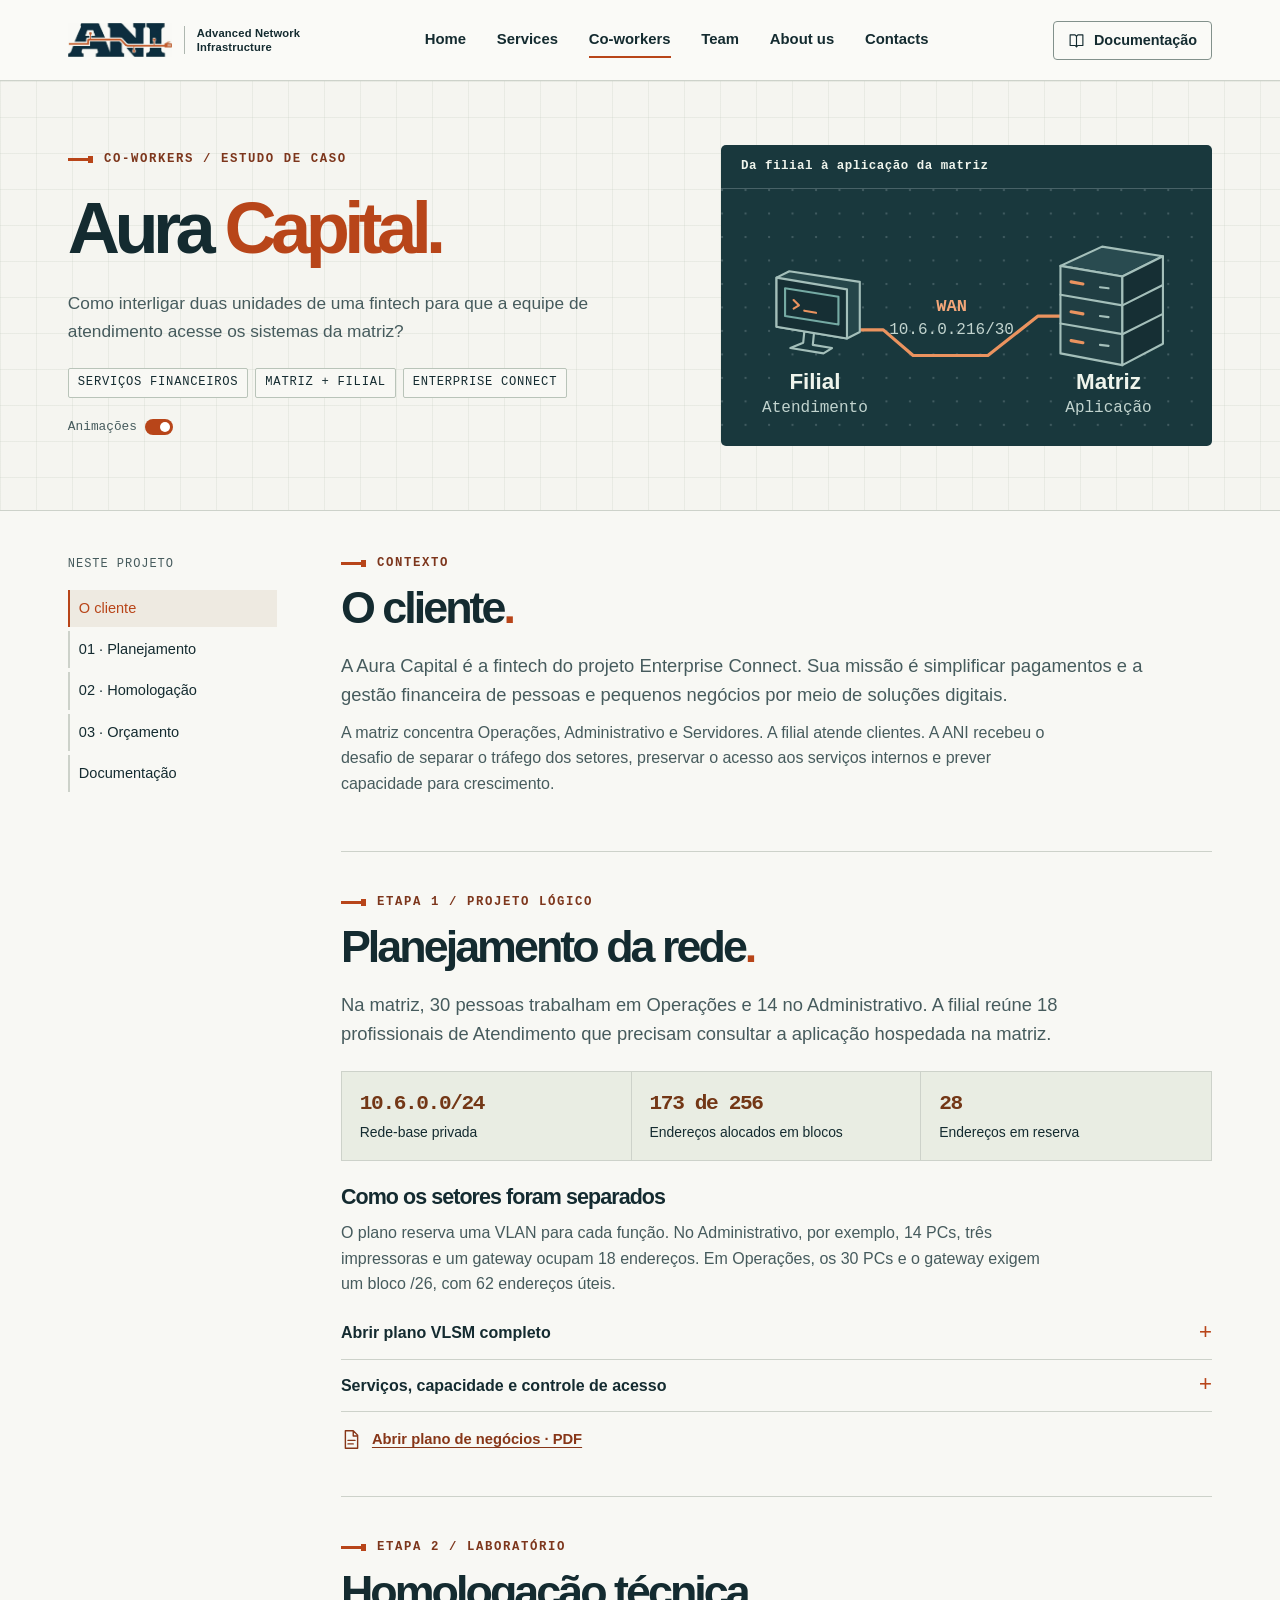
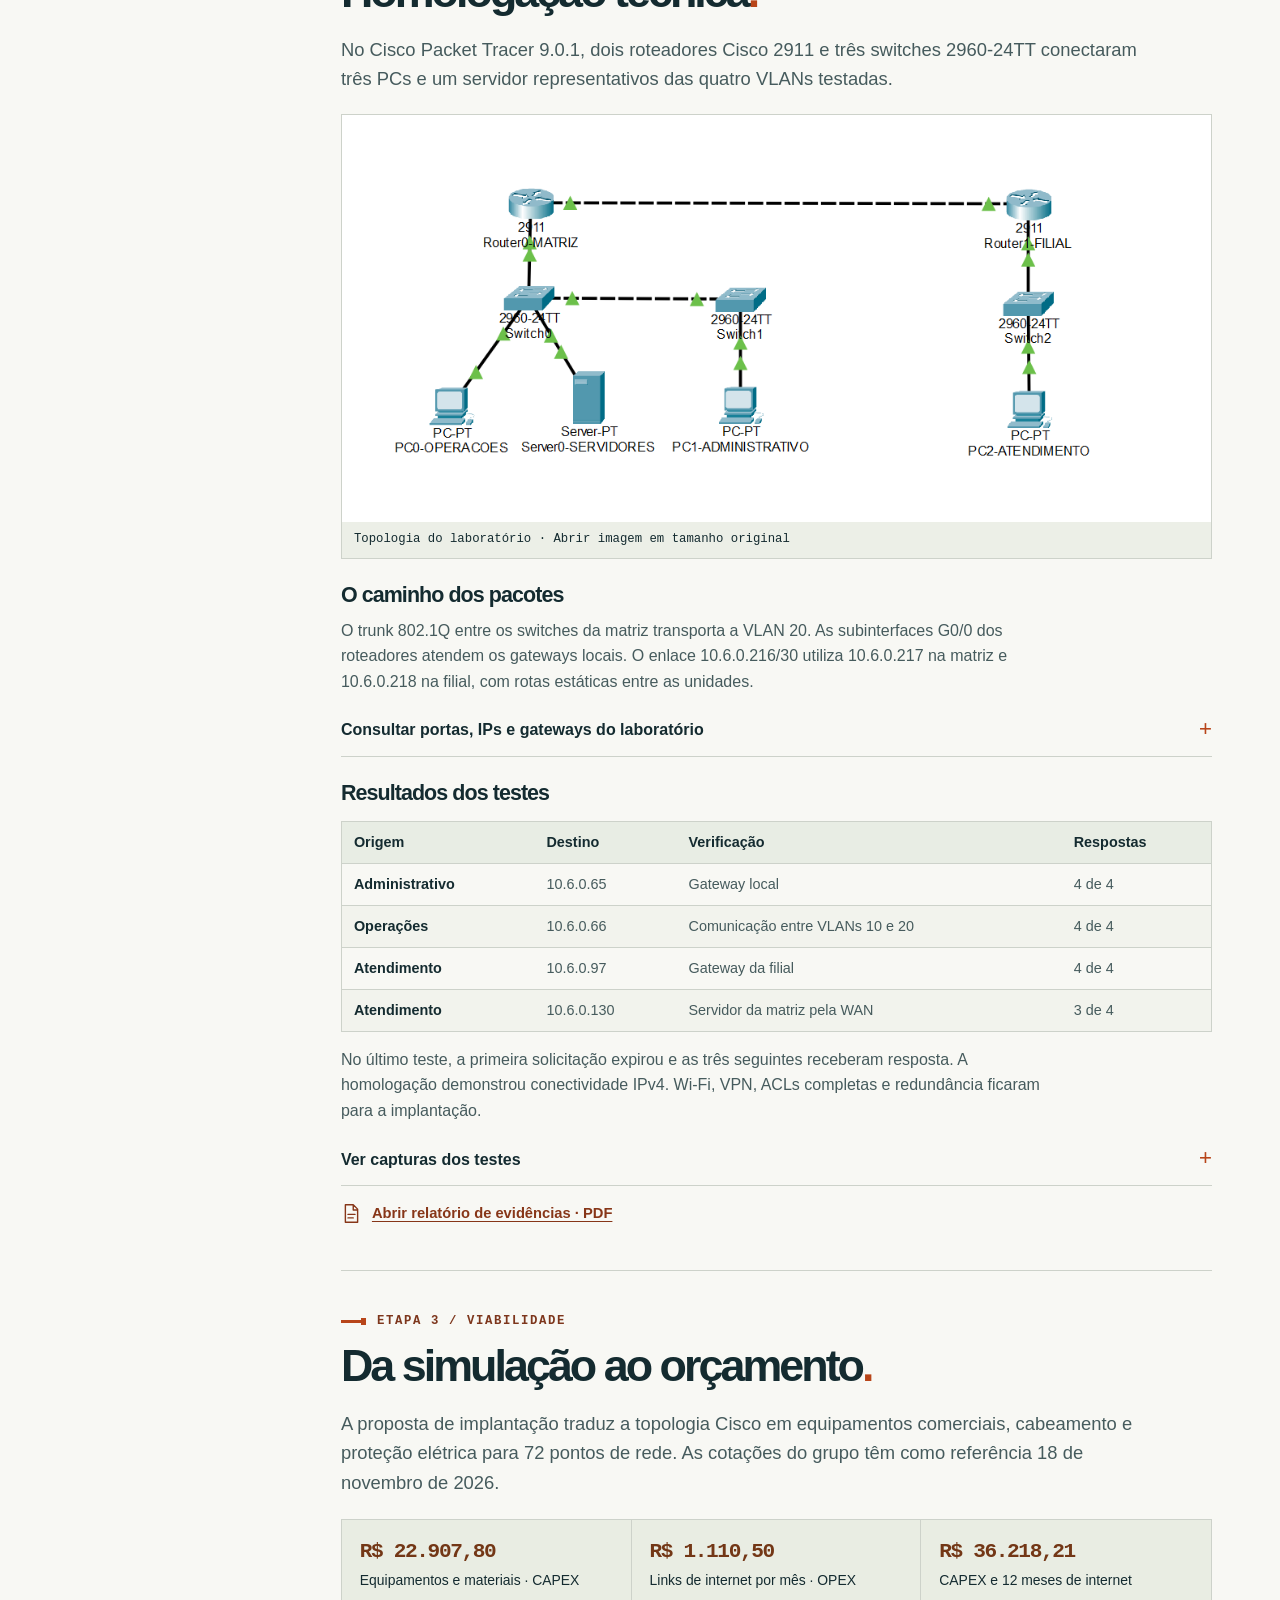
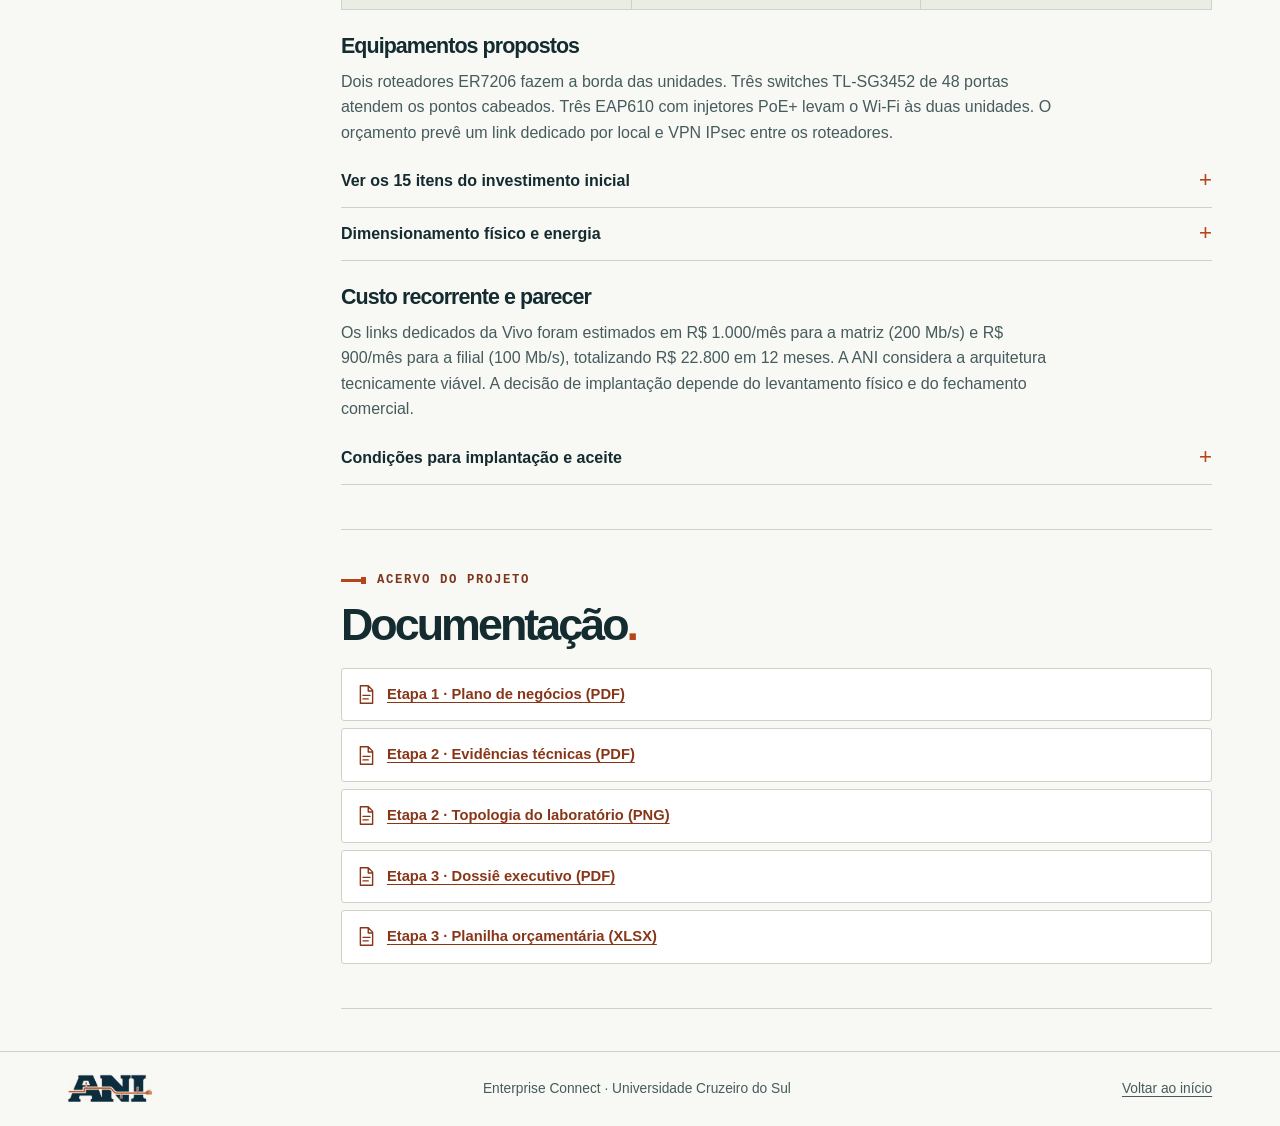
==== commit f6cb3a65: "Ilustração e animação" ====
--- a/aura-capital.html
+++ b/aura-capital.html
@@ -36,21 +36,63 @@
   </header>
   <main id="conteudo">
     <section class="case-hero" id="caso">
-      <div class="wrap">
-        <div class="eyebrow">
-          <i></i>Co-workers / Estudo de caso
+      <div class="wrap case-hero-layout">
+        <div>
+          <div class="eyebrow">
+            <i></i>Co-workers / Estudo de caso
+          </div>
+          <h1>
+            Aura <em>Capital.</em>
+          </h1>
+          <p>
+            Como interligar duas unidades de uma fintech para que a equipe de atendimento acesse os sistemas da matriz?
+          </p>
+          <div class="chips">
+            <span class="chip">Serviços financeiros</span><span class="chip">Matriz + filial</span><span
+              class="chip">Enterprise Connect</span>
+          </div>
+          <button class="motion-control" type="button" aria-pressed="false" hidden>Animações <span aria-hidden="true"></span></button>
         </div>
-        <h1>
-          Aura <em>Capital.</em>
-        </h1>
-        <p>
-          Como interligar duas unidades de uma fintech para que a equipe de atendimento acesse os sistemas da matriz?
-        </p>
-        <div class="chips">
-          <span class="chip">Serviços financeiros</span><span class="chip">Matriz + filial</span><span
-            class="chip">Enterprise Connect</span>
-        </div>
-        <button class="motion-control" type="button" aria-pressed="false" hidden>Animações <span aria-hidden="true"></span></button>
+        <figure class="case-network">
+          <figcaption>Da filial à aplicação da matriz</figcaption>
+          <svg viewBox="0 0 460 240" role="img" aria-labelledby="case-network-title">
+            <title id="case-network-title">Um terminal de atendimento da filial se conecta pela WAN ao servidor da aplicação na matriz. O enlace usa a sub-rede 10.6.0.216/30.</title>
+            <defs>
+              <pattern id="network-grid" width="22" height="22" patternUnits="userSpaceOnUse">
+                <circle cx="1" cy="1" r="1" fill="#486267"/>
+              </pattern>
+              <path id="network-cable" d="M107 132h45l28 24h70l47-37h38"/>
+            </defs>
+            <rect width="460" height="240" fill="url(#network-grid)"/>
+            <g fill="none" stroke-linecap="round" stroke-linejoin="round">
+              <use href="#network-cable" stroke="#eb935f" stroke-width="3"/>
+              <use class="case-network-packet" href="#network-cable" stroke="#fff4d9" stroke-width="4"/>
+              <g stroke="#a4bfba" stroke-width="2">
+                <path fill="#25464a" d="m52 83 12-6 66 10v47l-12 6-66-11z"/>
+                <path fill="#162f34" d="m52 83 66 11v46l-66-11z"/>
+                <path stroke="#75aaa3" d="m60 93 50 8v26l-50-8z"/>
+                <path d="m78 134-1 10-12 5 31 5 8-5-18-3 1-10"/>
+                <path stroke="#eb935f" d="m68 104 5 5-5 3m10 2 11 2"/>
+              </g>
+              <g stroke="#a4bfba" stroke-width="2">
+                <path fill="#294b50" d="m318 72 39-18 57 9-38 19z"/>
+                <path fill="#203e43" d="m318 72 58 10v83l-58-11z"/>
+                <path fill="#162f34" d="m376 82 38-19v82l-38 20z"/>
+                <path d="m318 99 58 10 38-19m-96 36 58 10 38-19"/>
+                <path stroke="#eb935f" stroke-width="3" d="m328 87 11 2m-11 26 11 2m-11 25 11 2"/>
+                <path d="m355 92 8 1m-8 26 8 1m-8 26 8 1"/>
+              </g>
+            </g>
+            <g text-anchor="middle" class="network-labels">
+              <text x="88" y="187">Filial</text>
+              <text x="363" y="187">Matriz</text>
+              <text class="network-detail" x="88" y="209">Atendimento</text>
+              <text class="network-detail" x="363" y="209">Aplicação</text>
+              <text class="network-wan" x="216" y="114">WAN</text>
+              <text class="network-detail" x="216" y="136">10.6.0.216/30</text>
+            </g>
+          </svg>
+        </figure>
       </div>
     </section>
     <div class="wrap case-layout">
--- a/style.css
+++ b/style.css
@@ -775,6 +775,51 @@
   max-width: 720px;
 }
 
+.case-hero-layout {
+  display: grid;
+  grid-template-columns: minmax(0, 1.2fr) minmax(0, 1fr);
+  align-items: center;
+  gap: clamp(32px, 5vw, 88px);
+}
+
+.case-network {
+  width: 100%;
+  max-width: 560px;
+  justify-self: end;
+  overflow: hidden;
+  border-radius: 5px;
+  background: #19383d;
+  color: #eff4ec;
+}
+
+.case-network figcaption {
+  padding: 13px 20px;
+  border-bottom: 1px solid #486267;
+  font: 600 .78rem/1.4 var(--technical);
+  letter-spacing: .04em;
+}
+
+.case-network svg { display: block; width: 100%; height: auto; }
+.network-labels { font: 600 21px var(--font); fill: #eff4ec; }
+.network-detail { font: 15px var(--technical); fill: #c2d4cf; }
+.network-wan { font: 600 16px var(--technical); fill: #f2a679; }
+.case-network-packet { opacity: 0; }
+.motion-on .case-network-packet {
+  stroke-dasharray: 13 290;
+  animation: wan-transmission 2s ease-in-out .25s infinite;
+}
+
+@keyframes wan-transmission {
+  0% { opacity: 0; stroke-dashoffset: 13; }
+  12%, 86% { opacity: 1; }
+  100% { opacity: 0; stroke-dashoffset: -260; }
+}
+
+@media (max-width: 800px) {
+  .case-hero-layout { grid-template-columns: minmax(0, 1fr); gap: 24px; }
+  .case-network { justify-self: start; }
+}
+
 .chips {
   display: flex;
   flex-wrap: wrap;
@@ -1339,9 +1384,56 @@
 
 .motion-on .main-header nav a::after { transition: transform .32s ease-out; }
 
-.motion-on .hero-copy, .motion-on .case-hero h1, .motion-on .hero-figure,
+.motion-on .hero-copy > :not(h1), .motion-on .case-hero h1, .motion-on .hero-figure,
 .motion-on .in-view {
   animation: enter-view .85s ease-out backwards;
+}
+
+.hero-word {
+  white-space: nowrap;
+  position: relative;
+  display: inline-block;
+}
+
+.motion-on .hero-word > span {
+  display: inline-block;
+  animation: reveal-letter .34s ease-out backwards;
+  animation-delay: calc(.35s + var(--letter) * .1s);
+}
+
+.hero-word::after {
+  content: '';
+  position: absolute;
+  left: 0;
+  right: 0;
+  bottom: -.03em;
+  height: .045em;
+  background: currentColor;
+  transform-origin: left;
+}
+
+.motion-on .hero-word::after {
+  animation: copper-trace .65s ease-out 1.25s both;
+}
+
+.motion-on .people li.in-view {
+  animation: reveal-member .55s ease-out backwards;
+  animation-delay: calc(var(--member) * .11s);
+}
+
+@keyframes reveal-letter {
+  from { opacity: 0; transform: translateY(.16em); }
+  to { opacity: 1; transform: translateY(0); }
+}
+
+@keyframes copper-trace {
+  from { transform: scaleX(0); }
+  to { transform: scaleX(1); }
+}
+
+@keyframes reveal-member {
+  from { opacity: 0; transform: translateX(-16px); }
+  to { opacity: 1; transform: translateX(0); }
 }
 
 .motion-on .hero-figure { animation-delay: .12s; }
@@ -1358,7 +1450,7 @@
   height: 9px;
   border-radius: 50%;
   background: var(--copper);
-  animation: send-packet 1.8s ease-in-out 2 both;
+  animation: send-packet 1.8s ease-in-out infinite both;
 }
 
 @keyframes enter-view {
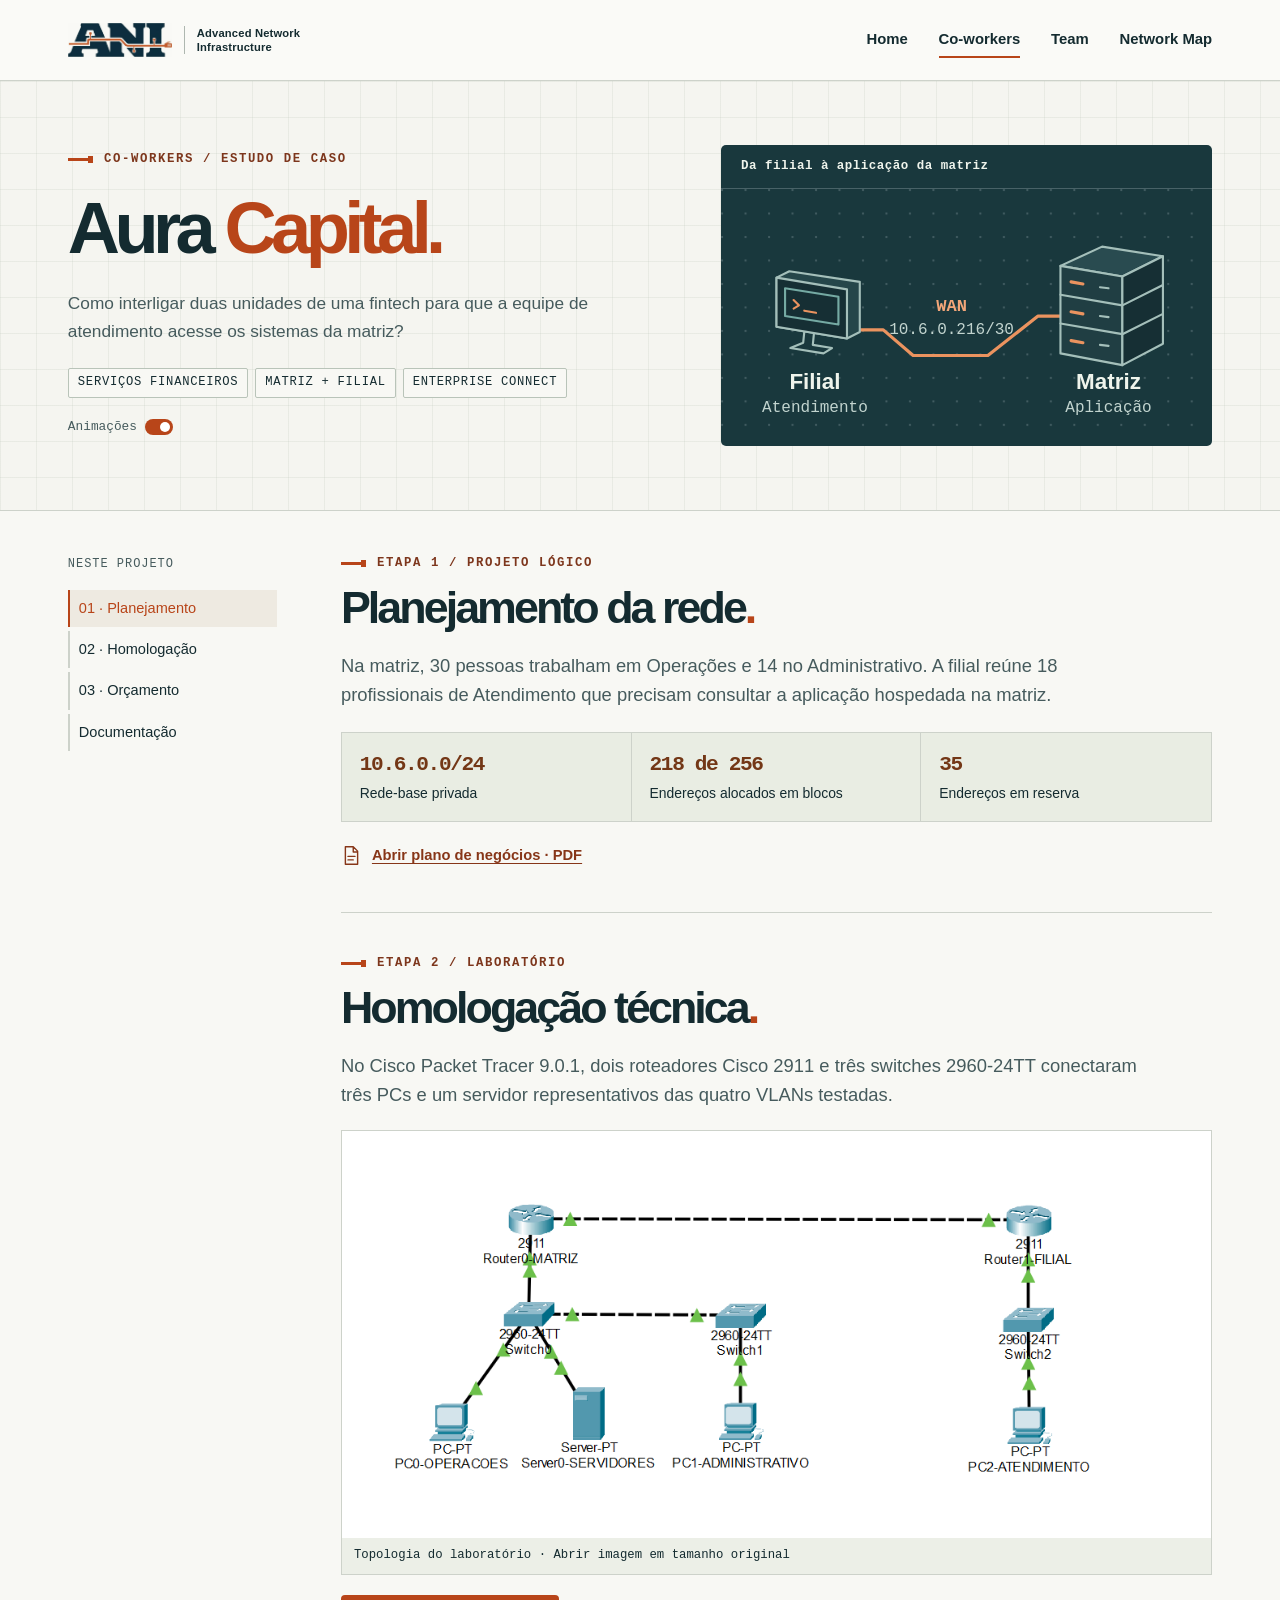
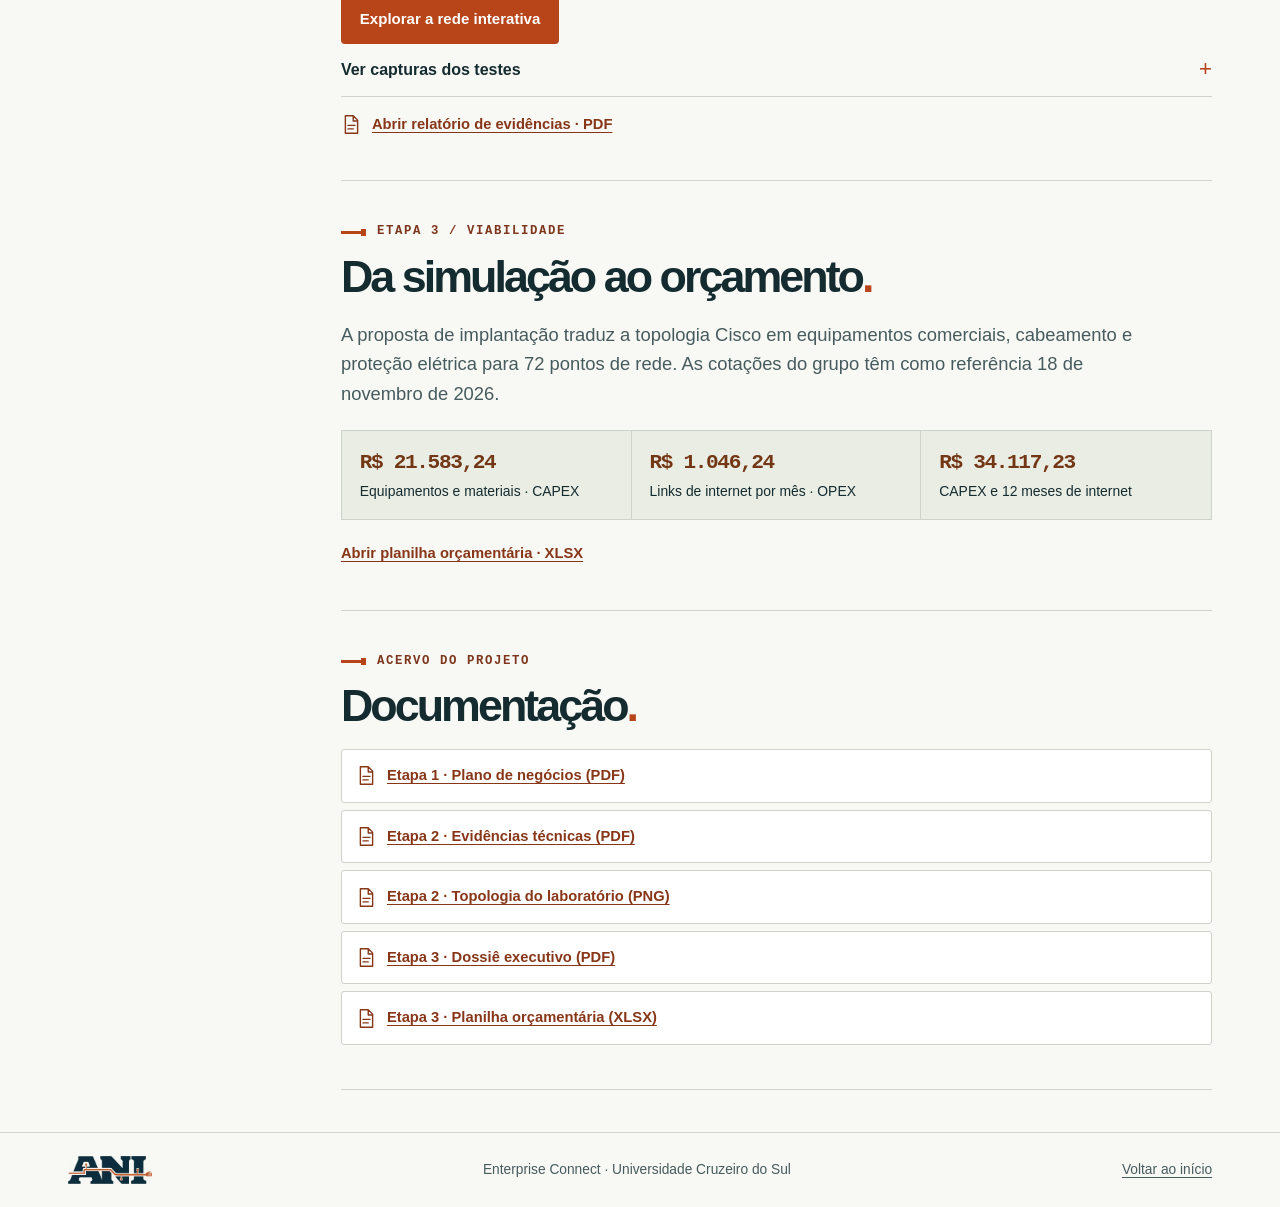
==== commit de6a783c: "Integração do Map e simplificação do site." ====
--- a/aura-capital.html
+++ b/aura-capital.html
@@ -24,14 +24,11 @@
           <path d="M3 6h18M3 12h18M3 18h18" />
         </svg> Menu</button>
       <nav id="nav" aria-label="Navegação principal">
-        <a href="index.html#home" lang="en">Home</a><a href="index.html#services" lang="en">Services</a><a
-          href="index.html#co-workers" aria-current="location" lang="en">Co-workers</a><a href="index.html#team"
-          lang="en">Team</a><a href="index.html#about-us" lang="en">About us</a><a href="index.html#contatos" lang="en">Contacts</a>
+        <a href="index.html#home" lang="en">Home</a>
+        <a href="index.html#co-workers" lang="en" aria-current="location">Co-workers</a>
+        <a href="index.html#team" lang="en">Team</a>
+        <a href="network-map.html" lang="en">Network Map</a>
       </nav>
-      <a class="head-cta" href="#materiais"><svg class="ico" aria-hidden="true" viewBox="0 0 24 24" fill="none"
-          stroke="currentColor" stroke-width="1.6" stroke-linecap="round" stroke-linejoin="round">
-          <path d="M3 4h7l2 2 2-2h7v15h-7l-2 2-2-2H3zM12 6v15" />
-        </svg>Documentação</a>
     </div>
   </header>
   <main id="conteudo">
@@ -101,28 +98,11 @@
           <p>
             Neste projeto
           </p>
-          <a href="#contexto">O cliente</a><a href="#etapa-1">01 · Planejamento</a><a href="#etapa-2">02 ·
+          <a href="#etapa-1">01 · Planejamento</a><a href="#etapa-2">02 ·
             Homologação</a><a href="#etapa-3">03 · Orçamento</a><a href="#materiais">Documentação</a>
         </nav>
       </aside>
       <div class="case-content">
-        <section class="case-stage" id="contexto">
-          <div class="eyebrow">
-            <i></i>Contexto
-          </div>
-          <h2>
-            O cliente<span>.</span>
-          </h2>
-          <p class="intro">
-            A Aura Capital é a fintech do projeto Enterprise Connect. Sua missão é simplificar pagamentos e a gestão
-            financeira de pessoas e pequenos negócios por meio de soluções digitais.
-          </p>
-          <p>
-            A matriz concentra Operações, Administrativo e Servidores. A filial atende clientes. A ANI recebeu o desafio
-            de separar o tráfego dos setores, preservar o acesso aos serviços internos e prever capacidade para
-            crescimento.
-          </p>
-        </section>
         <section class="case-stage" id="etapa-1">
           <div class="eyebrow">
             <i></i>Etapa 1 / Projeto lógico
@@ -145,315 +125,6 @@
               <b data-counter>36</b><span>Endereços em reserva</span>
             </div>
           </div>
-          <h3>
-            Como os setores foram separados
-          </h3>
-          <p>
-            O plano reserva uma VLAN para cada função. No Administrativo, por exemplo, 14 PCs, três impressoras e um
-            gateway ocupam 18 endereços. Em Operações, os 30 PCs e o gateway exigem um bloco /26, com 62 endereços
-            úteis.
-          </p>
-          <details class="fold">
-            <summary>
-              Abrir plano VLSM completo
-            </summary>
-            <div class="fold-content">
-              <div class="table-scroll" tabindex="0" role="region" aria-label="Tabela de vlan / enlace">
-                <table>
-                  <thead>
-                    <tr>
-                      <th scope="col">
-                        VLAN / enlace
-                      </th>
-                      <th scope="col">
-                        Sub-rede
-                      </th>
-                      <th scope="col">
-                        Máscara
-                      </th>
-                      <th scope="col">
-                        Gateway
-                      </th>
-                      <th scope="col">
-                        Faixa de dispositivos
-                      </th>
-                      <th scope="col">
-                        Broadcast
-                      </th>
-                      <th scope="col">
-                        Uso / úteis
-                      </th>
-                    </tr>
-                  </thead>
-                  <tbody>
-                    <tr>
-                      <th scope="row">
-                        10 · Operações
-                      </th>
-                      <td>
-                        10.6.0.0/26
-                      </td>
-                      <td>
-                        255.255.255.192
-                      </td>
-                      <td>
-                        10.6.0.1
-                      </td>
-                      <td>
-                        10.6.0.2 – 10.6.0.62
-                      </td>
-                      <td>
-                        10.6.0.63
-                      </td>
-                      <td>
-                        31/62
-                      </td>
-                    </tr>
-                    <tr>
-                      <th scope="row">
-                        20 · Administrativo
-                      </th>
-                      <td>
-                        10.6.0.64/27
-                      </td>
-                      <td>
-                        255.255.255.224
-                      </td>
-                      <td>
-                        10.6.0.65
-                      </td>
-                      <td>
-                        10.6.0.66 – 10.6.0.94
-                      </td>
-                      <td>
-                        10.6.0.95
-                      </td>
-                      <td>
-                        18/30
-                      </td>
-                    </tr>
-                    <tr>
-                      <th scope="row">
-                        40 · Atendimento
-                      </th>
-                      <td>
-                        10.6.0.96/27
-                      </td>
-                      <td>
-                        255.255.255.224
-                      </td>
-                      <td>
-                        10.6.0.97
-                      </td>
-                      <td>
-                        10.6.0.98 – 10.6.0.126
-                      </td>
-                      <td>
-                        10.6.0.127
-                      </td>
-                      <td>
-                        21/30
-                      </td>
-                    </tr>
-                    <tr>
-                      <th scope="row">
-                        30 · Servidores
-                      </th>
-                      <td>
-                        10.6.0.128/28
-                      </td>
-                      <td>
-                        255.255.255.240
-                      </td>
-                      <td>
-                        10.6.0.129
-                      </td>
-                      <td>
-                        10.6.0.130 – 10.6.0.142
-                      </td>
-                      <td>
-                        10.6.0.143
-                      </td>
-                      <td>
-                        7/14
-                      </td>
-                    </tr>
-                    <tr>
-                      <th scope="row">
-                        50 · Wi-Fi corporativo
-                      </th>
-                      <td>
-                        10.6.0.144/28
-                      </td>
-                      <td>
-                        255.255.255.240
-                      </td>
-                      <td>
-                        10.6.0.145
-                      </td>
-                      <td>
-                        10.6.0.146 – 10.6.0.158
-                      </td>
-                      <td>
-                        10.6.0.159
-                      </td>
-                      <td>
-                        11/14
-                      </td>
-                    </tr>
-                    <tr>
-                      <th scope="row">
-                        60 · Visitantes matriz
-                      </th>
-                      <td>
-                        10.6.0.160/28
-                      </td>
-                      <td>
-                        255.255.255.240
-                      </td>
-                      <td>
-                        10.6.0.161
-                      </td>
-                      <td>
-                        10.6.0.162 – 10.6.0.174
-                      </td>
-                      <td>
-                        10.6.0.175
-                      </td>
-                      <td>
-                        11/14
-                      </td>
-                    </tr>
-                    <tr>
-                      <th scope="row">
-                        70 · Visitantes filial
-                      </th>
-                      <td>
-                        10.6.0.176/28
-                      </td>
-                      <td>
-                        255.255.255.240
-                      </td>
-                      <td>
-                        10.6.0.177
-                      </td>
-                      <td>
-                        10.6.0.178 – 10.6.0.190
-                      </td>
-                      <td>
-                        10.6.0.191
-                      </td>
-                      <td>
-                        11/14
-                      </td>
-                    </tr>
-                    <tr>
-                      <th scope="row">
-                        90 · Gerência matriz
-                      </th>
-                      <td>
-                        10.6.0.192/28
-                      </td>
-                      <td>
-                        255.255.255.240
-                      </td>
-                      <td>
-                        10.6.0.193
-                      </td>
-                      <td>
-                        10.6.0.194 – 10.6.0.206
-                      </td>
-                      <td>
-                        10.6.0.207
-                      </td>
-                      <td>
-                        6/14
-                      </td>
-                    </tr>
-                    <tr>
-                      <th scope="row">
-                        91 · Gerência filial
-                      </th>
-                      <td>
-                        10.6.0.208/29
-                      </td>
-                      <td>
-                        255.255.255.248
-                      </td>
-                      <td>
-                        10.6.0.209
-                      </td>
-                      <td>
-                        10.6.0.210 – 10.6.0.214
-                      </td>
-                      <td>
-                        10.6.0.215
-                      </td>
-                      <td>
-                        3/6
-                      </td>
-                    </tr>
-                    <tr>
-                      <th scope="row">
-                        WAN
-                      </th>
-                      <td>
-                        10.6.0.216/30
-                      </td>
-                      <td>
-                        255.255.255.252
-                      </td>
-                      <td>
-                        —
-                      </td>
-                      <td>
-                        10.6.0.217 – 10.6.0.218
-                      </td>
-                      <td>
-                        10.6.0.219
-                      </td>
-                      <td>
-                        2/2
-                      </td>
-                    </tr>
-                  </tbody>
-                </table>
-              </div>
-              <p>
-                A reserva vai de 10.6.0.220 a 10.6.0.255. Na WAN, os dois endereços úteis pertencem aos roteadores. Para
-                servidores, o plano reserva 10.6.0.130 a 10.6.0.135.
-              </p>
-            </div>
-          </details>
-          <details class="fold">
-            <summary>
-              Serviços, capacidade e controle de acesso
-            </summary>
-            <div class="fold-content">
-              <h3>
-                Serviços centralizados
-              </h3>
-              <p>
-                Seis papéis virtuais atendem DNS/DHCP, aplicação, banco, arquivos, monitoramento e backup. A filial
-                utiliza o CRM da matriz. Apenas a aplicação deve acessar diretamente o banco.
-              </p>
-              <h3>
-                Unidades e Wi-Fi
-              </h3>
-              <p>
-                O plano prevê dois switches e dois pontos de acesso na matriz, um switch e um ponto de acesso na filial.
-                As metas de internet são 200 e 100 Mb/s, respectivamente, e cerca de 50 Mb/s úteis entre as unidades.
-              </p>
-              <h3>
-                Políticas previstas
-              </h3>
-              <p>
-                Os visitantes usam apenas internet e os serviços de DHCP/DNS necessários. As ACLs no roteador ou
-                firewall restringem os fluxos entre redes. O PC de TI 10.6.0.198 concentra a gerência dos equipamentos.
-                Cada unidade mantém suas próprias VLANs, com conexão entre elas em camada 3.
-              </p>
-            </div>
-          </details>
           <a class="doc-link" href="materiais/Etapa1_PlanoDeNegocios_Grupo6.pdf"><svg class="ico" aria-hidden="true"
               viewBox="0 0 24 24" fill="none" stroke="currentColor" stroke-width="1.6" stroke-linecap="round"
               stroke-linejoin="round">
@@ -479,184 +150,7 @@
               Topologia do laboratório · Abrir imagem em tamanho original
             </figcaption>
           </figure>
-          <h3>
-            O caminho dos pacotes
-          </h3>
-          <p>
-            O trunk 802.1Q entre os switches da matriz transporta a VLAN 20. As subinterfaces G0/0 dos roteadores
-            atendem os gateways locais. O enlace 10.6.0.216/30 utiliza 10.6.0.217 na matriz e 10.6.0.218 na filial, com
-            rotas estáticas entre as unidades.
-          </p>
-          <details class="fold">
-            <summary>
-              Consultar portas, IPs e gateways do laboratório
-            </summary>
-            <div class="fold-content">
-              <div class="table-scroll" tabindex="0" role="region" aria-label="Tabela de setor">
-                <table>
-                  <thead>
-                    <tr>
-                      <th scope="col">
-                        Setor
-                      </th>
-                      <th scope="col">
-                        Porta de acesso
-                      </th>
-                      <th scope="col">
-                        IP do dispositivo
-                      </th>
-                      <th scope="col">
-                        Gateway
-                      </th>
-                    </tr>
-                  </thead>
-                  <tbody>
-                    <tr>
-                      <th scope="row">
-                        Operações
-                      </th>
-                      <td>
-                        SW-M1 Fa0/1
-                      </td>
-                      <td>
-                        10.6.0.2
-                      </td>
-                      <td>
-                        10.6.0.1
-                      </td>
-                    </tr>
-                    <tr>
-                      <th scope="row">
-                        Administrativo
-                      </th>
-                      <td>
-                        SW-M2 Fa0/1
-                      </td>
-                      <td>
-                        10.6.0.66
-                      </td>
-                      <td>
-                        10.6.0.65
-                      </td>
-                    </tr>
-                    <tr>
-                      <th scope="row">
-                        Servidores
-                      </th>
-                      <td>
-                        SW-M1 Fa0/2
-                      </td>
-                      <td>
-                        10.6.0.130
-                      </td>
-                      <td>
-                        10.6.0.129
-                      </td>
-                    </tr>
-                    <tr>
-                      <th scope="row">
-                        Atendimento
-                      </th>
-                      <td>
-                        SW-F1 Fa0/1
-                      </td>
-                      <td>
-                        10.6.0.98
-                      </td>
-                      <td>
-                        10.6.0.97
-                      </td>
-                    </tr>
-                  </tbody>
-                </table>
-              </div>
-            </div>
-          </details>
-          <h3>
-            Resultados dos testes
-          </h3>
-          <div class="table-scroll" tabindex="0" role="region" aria-label="Tabela de origem">
-            <table>
-              <thead>
-                <tr>
-                  <th scope="col">
-                    Origem
-                  </th>
-                  <th scope="col">
-                    Destino
-                  </th>
-                  <th scope="col">
-                    Verificação
-                  </th>
-                  <th scope="col">
-                    Respostas
-                  </th>
-                </tr>
-              </thead>
-              <tbody>
-                <tr>
-                  <th scope="row">
-                    Administrativo
-                  </th>
-                  <td>
-                    10.6.0.65
-                  </td>
-                  <td>
-                    Gateway local
-                  </td>
-                  <td>
-                    4 de 4
-                  </td>
-                </tr>
-                <tr>
-                  <th scope="row">
-                    Operações
-                  </th>
-                  <td>
-                    10.6.0.66
-                  </td>
-                  <td>
-                    Comunicação entre VLANs 10 e 20
-                  </td>
-                  <td>
-                    4 de 4
-                  </td>
-                </tr>
-                <tr>
-                  <th scope="row">
-                    Atendimento
-                  </th>
-                  <td>
-                    10.6.0.97
-                  </td>
-                  <td>
-                    Gateway da filial
-                  </td>
-                  <td>
-                    4 de 4
-                  </td>
-                </tr>
-                <tr>
-                  <th scope="row">
-                    Atendimento
-                  </th>
-                  <td>
-                    10.6.0.130
-                  </td>
-                  <td>
-                    Servidor da matriz pela WAN
-                  </td>
-                  <td>
-                    3 de 4
-                  </td>
-                </tr>
-              </tbody>
-            </table>
-          </div>
-          <p>
-            No último teste, a primeira solicitação expirou e as três seguintes receberam resposta. A homologação
-            demonstrou conectividade IPv4. Wi-Fi, VPN, ACLs completas e redundância ficaram para a implantação.
-          </p>
+          <a class="btn hot" href="network-map.html">Explorar a rede interativa</a>
           <details class="fold">
             <summary>
               Ver capturas dos testes
@@ -715,495 +209,7 @@
               <b data-counter="brl">R$ 61.974,52</b><span>CAPEX e 12 meses de internet</span>
             </div>
           </div>
-          <h3>
-            Equipamentos propostos
-          </h3>
-          <p>
-            Dois roteadores ER7206 fazem a borda das unidades. Três switches TL-SG3452 de 48 portas atendem os pontos
-            cabeados. Três EAP610 com injetores PoE+ levam o Wi-Fi às duas unidades. O orçamento prevê um link dedicado
-            por local e VPN IPsec entre os roteadores.
-          </p>
-          <details class="fold">
-            <summary>
-              Ver os 15 itens do investimento inicial
-            </summary>
-            <div class="fold-content">
-              <div class="table-scroll" tabindex="0" role="region" aria-label="Tabela de material">
-                <table>
-                  <thead>
-                    <tr>
-                      <th scope="col">
-                        Material
-                      </th>
-                      <th scope="col">
-                        Modelo cotado
-                      </th>
-                      <th scope="col">
-                        Matriz
-                      </th>
-                      <th scope="col">
-                        Filial
-                      </th>
-                      <th scope="col">
-                        Unitário
-                      </th>
-                      <th scope="col">
-                        Total
-                      </th>
-                    </tr>
-                  </thead>
-                  <tbody>
-                    <tr>
-                      <th scope="row">
-                        Roteador corporativo
-                      </th>
-                      <td>
-                        TP-Link ER7206
-                      </td>
-                      <td>
-                        1
-                      </td>
-                      <td>
-                        1
-                      </td>
-                      <td>
-                        R$ 1.169,99
-                      </td>
-                      <td>
-                        R$ 2.339,98
-                      </td>
-                    </tr>
-                    <tr>
-                      <th scope="row">
-                        Switch gerenciável
-                      </th>
-                      <td>
-                        TP-Link TL-SG3452 · 48 portas
-                      </td>
-                      <td>
-                        2
-                      </td>
-                      <td>
-                        1
-                      </td>
-                      <td>
-                        R$ 2.590,90
-                      </td>
-                      <td>
-                        R$ 7.772,70
-                      </td>
-                    </tr>
-                    <tr>
-                      <th scope="row">
-                        Access point Wi-Fi 6
-                      </th>
-                      <td>
-                        TP-Link EAP610 AX1800
-                      </td>
-                      <td>
-                        2
-                      </td>
-                      <td>
-                        1
-                      </td>
-                      <td>
-                        R$ 749,99
-                      </td>
-                      <td>
-                        R$ 2.249,97
-                      </td>
-                    </tr>
-                    <tr>
-                      <th scope="row">
-                        Injetor PoE+
-                      </th>
-                      <td>
-                        TP-Link TL-POE160S
-                      </td>
-                      <td>
-                        2
-                      </td>
-                      <td>
-                        1
-                      </td>
-                      <td>
-                        R$ 146,30
-                      </td>
-                      <td>
-                        R$ 438,90
-                      </td>
-                    </tr>
-                    <tr>
-                      <th scope="row">
-                        Rack de parede 19&quot;
-                      </th>
-                      <td>
-                        ProtectM 12U × 570 mm
-                      </td>
-                      <td>
-                        1
-                      </td>
-                      <td>
-                        1
-                      </td>
-                      <td>
-                        R$ 499,61
-                      </td>
-                      <td>
-                        R$ 999,22
-                      </td>
-                    </tr>
-                    <tr>
-                      <th scope="row">
-                        Patch panel Cat6
-                      </th>
-                      <td>
-                        Furukawa SohoPlus 35050439 · 24p
-                      </td>
-                      <td>
-                        3
-                      </td>
-                      <td>
-                        2
-                      </td>
-                      <td>
-                        R$ 845,62
-                      </td>
-                      <td>
-                        R$ 4.228,10
-                      </td>
-                    </tr>
-                    <tr>
-                      <th scope="row">
-                        Organizador de cabos
-                      </th>
-                      <td>
-                        Intelbras OCH1U · 40 mm
-                      </td>
-                      <td>
-                        3
-                      </td>
-                      <td>
-                        2
-                      </td>
-                      <td>
-                        R$ 96,01
-                      </td>
-                      <td>
-                        R$ 480,05
-                      </td>
-                    </tr>
-                    <tr>
-                      <th scope="row">
-                        Cabo Cat6 · caixa 305 m
-                      </th>
-                      <td>
-                        Furukawa 62154 · azul
-                      </td>
-                      <td>
-                        4
-                      </td>
-                      <td>
-                        2
-                      </td>
-                      <td>
-                        R$ 1.099,00
-                      </td>
-                      <td>
-                        R$ 6.594,00
-                      </td>
-                    </tr>
-                    <tr>
-                      <th scope="row">
-                        Conector RJ45 macho
-                      </th>
-                      <td>
-                        Furukawa 35050282 · pacote 50
-                      </td>
-                      <td>
-                        1
-                      </td>
-                      <td>
-                        0
-                      </td>
-                      <td>
-                        R$ 288,00
-                      </td>
-                      <td>
-                        R$ 288,00
-                      </td>
-                    </tr>
-                    <tr>
-                      <th scope="row">
-                        Keystone RJ45 fêmea
-                      </th>
-                      <td>
-                        Furukawa SohoPlus Cat6 branco
-                      </td>
-                      <td>
-                        51
-                      </td>
-                      <td>
-                        21
-                      </td>
-                      <td>
-                        R$ 39,90
-                      </td>
-                      <td>
-                        R$ 2.872,80
-                      </td>
-                    </tr>
-                    <tr>
-                      <th scope="row">
-                        Patch cord Cat6 · 1,5 m
-                      </th>
-                      <td>
-                        Furukawa SohoPlus 35123000
-                      </td>
-                      <td>
-                        107
-                      </td>
-                      <td>
-                        45
-                      </td>
-                      <td>
-                        R$ 24,90
-                      </td>
-                      <td>
-                        R$ 3.784,80
-                      </td>
-                    </tr>
-                    <tr>
-                      <th scope="row">
-                        Nobreak senoidal
-                      </th>
-                      <td>
-                        SMS Premium 29501 · 1500 VA
-                      </td>
-                      <td>
-                        1
-                      </td>
-                      <td>
-                        1
-                      </td>
-                      <td>
-                        R$ 2.117,79
-                      </td>
-                      <td>
-                        R$ 4.235,58
-                      </td>
-                    </tr>
-                    <tr>
-                      <th scope="row">
-                        Régua para rack
-                      </th>
-                      <td>
-                        Gforce 358 · 8 tomadas 10 A
-                      </td>
-                      <td>
-                        1
-                      </td>
-                      <td>
-                        1
-                      </td>
-                      <td>
-                        R$ 87,98
-                      </td>
-                      <td>
-                        R$ 175,96
-                      </td>
-                    </tr>
-                    <tr>
-                      <th scope="row">
-                        Bandeja para rack 19&quot;
-                      </th>
-                      <td>
-                        Nilko NK030160-C250 · 1U × 250 mm
-                      </td>
-                      <td>
-                        1
-                      </td>
-                      <td>
-                        1
-                      </td>
-                      <td>
-                        R$ 61,23
-                      </td>
-                      <td>
-                        R$ 122,46
-                      </td>
-                    </tr>
-                    <tr>
-                      <th scope="row">
-                        Caixa para tomada de rede
-                      </th>
-                      <td>
-                        Furukawa 35050258 · 2 posições
-                      </td>
-                      <td>
-                        51
-                      </td>
-                      <td>
-                        21
-                      </td>
-                      <td>
-                        R$ 36,00
-                      </td>
-                      <td>
-                        R$ 2.592,00
-                      </td>
-                    </tr>
-                  </tbody>
-                </table>
-              </div>
-            </div>
-          </details>
-          <details class="fold">
-            <summary>
-              Dimensionamento físico e energia
-            </summary>
-            <div class="fold-content">
-              <div class="table-scroll" tabindex="0" role="region" aria-label="Tabela de critério">
-                <table>
-                  <thead>
-                    <tr>
-                      <th scope="col">
-                        Critério
-                      </th>
-                      <th scope="col">
-                        Matriz
-                      </th>
-                      <th scope="col">
-                        Filial
-                      </th>
-                    </tr>
-                  </thead>
-                  <tbody>
-                    <tr>
-                      <th scope="row">
-                        Pontos de rede
-                      </th>
-                      <td>
-                        51
-                      </td>
-                      <td>
-                        21
-                      </td>
-                    </tr>
-                    <tr>
-                      <th scope="row">
-                        Cabo Cat6 estimado com reserva
-                      </th>
-                      <td>
-                        1.173 m
-                      </td>
-                      <td>
-                        483 m
-                      </td>
-                    </tr>
-                    <tr>
-                      <th scope="row">
-                        Caixas de 305 m
-                      </th>
-                      <td>
-                        4
-                      </td>
-                      <td>
-                        2
-                      </td>
-                    </tr>
-                    <tr>
-                      <th scope="row">
-                        Patch panels de 24 portas
-                      </th>
-                      <td>
-                        3
-                      </td>
-                      <td>
-                        2
-                      </td>
-                    </tr>
-                    <tr>
-                      <th scope="row">
-                        Portas livres nos switches
-                      </th>
-                      <td>
-                        42
-                      </td>
-                      <td>
-                        26
-                      </td>
-                    </tr>
-                    <tr>
-                      <th scope="row">
-                        Ocupação do rack de 12U
-                      </th>
-                      <td>
-                        10U
-                      </td>
-                      <td>
-                        7U
-                      </td>
-                    </tr>
-                    <tr>
-                      <th scope="row">
-                        Carga de rede estimada
-                      </th>
-                      <td>
-                        135 W
-                      </td>
-                      <td>
-                        80 W
-                      </td>
-                    </tr>
-                    <tr>
-                      <th scope="row">
-                        Potência com margem de 25%
-                      </th>
-                      <td>
-                        168,75 W
-                      </td>
-                      <td>
-                        100 W
-                      </td>
-                    </tr>
-                  </tbody>
-                </table>
-              </div>
-              <p>
-                O cálculo usa 20 m por ponto, com 15% de reserva. A compra soma 1.830 m de cabo e 152 patch cords. Cada
-                nobreak de 1.500 VA / 1.050 W protege os equipamentos de rede. A autonomia depende da curva do
-                fabricante e da carga real.
-              </p>
-            </div>
-          </details>
-          <h3>
-            Custo recorrente e parecer
-          </h3>
-          <p>
-            Os links dedicados da Vivo foram estimados em R$ 1.000/mês para a matriz (200 Mb/s) e R$ 900/mês para a
-            filial (100 Mb/s), totalizando R$ 22.800 em 12 meses. A ANI considera a arquitetura tecnicamente viável. A
-            decisão de implantação depende do levantamento físico e do fechamento comercial.
-          </p>
-          <details class="fold">
-            <summary>
-              Condições para implantação e aceite
-            </summary>
-            <div class="fold-content">
-              <p>
-                Confirmar estoque, suporte e revisão do switch cotado, sinalizado no dossiê como em fim de
-                comercialização. Verificar cobertura Wi-Fi, trajetos, autonomia dos nobreaks e disponibilidade dos links
-                por endereço. A proposta inclui um roteador e um link por unidade. A redundância exige orçamento
-                adicional.
-              </p>
-              <p>
-                O CAPEX contempla equipamentos e materiais de rede. Frete, mão de obra, certificação, canaletas,
-                elétrica, aterramento, PCs, impressoras, servidor físico, licenças e baterias futuras ficam fora desse
-                valor. O OPEX cobre os links de internet. O projeto registra benefícios qualitativos, sem estimativa de
-                ROI ou payback.
-              </p>
-            </div>
-          </details>
+          <a class="doc-link" href="materiais/Planilha_Orcamentaria_Grupo6.xlsx">Abrir planilha orçamentária · XLSX</a>
         </section>
         <section class="case-stage" id="materiais">
           <div class="eyebrow">
